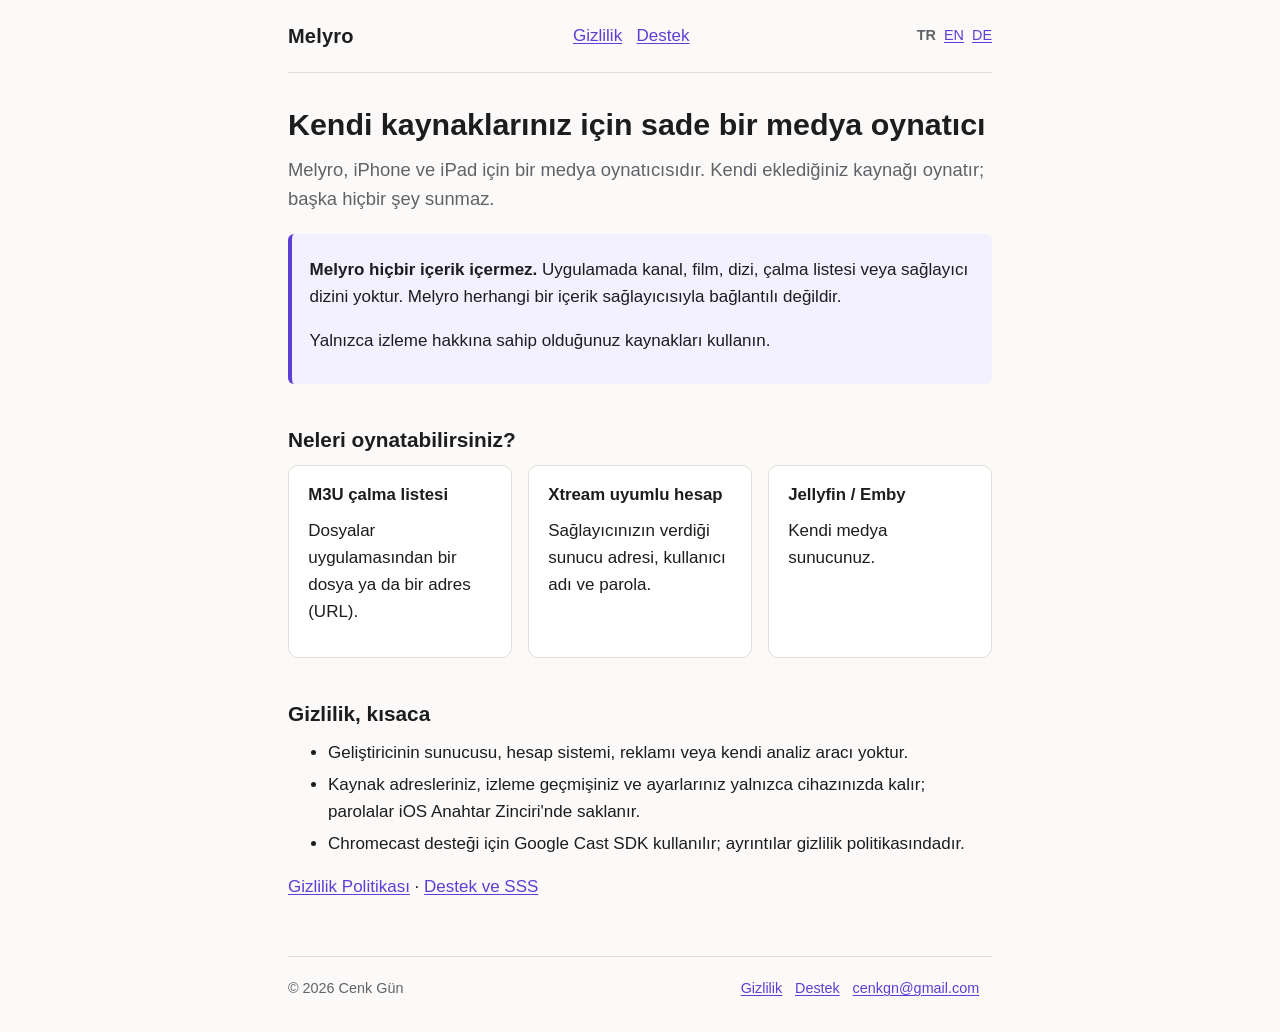
==== index.html @ 52bd28e0 "Melyro privacy policy, support page and App Review sample playlist Co-Authored-By: Claude Opus 5.5 (" ====
<!doctype html>
<html lang="tr">
<head>
<meta charset="utf-8">
<meta name="viewport" content="width=device-width, initial-scale=1">
<meta name="robots" content="index">
<meta name="description" content="Melyro, kendi kaynaklarınızı izlemeniz için bir iOS medya oynatıcısıdır. Uygulamada hiçbir içerik yoktur.">
<title>Melyro — Medya oynatıcı</title>
<link rel="stylesheet" href="style.css">
<link rel="alternate" hreflang="tr" href="https://cenkgundev.github.io/melyro-site/">
<link rel="alternate" hreflang="en" href="https://cenkgundev.github.io/melyro-site/index-en.html">
<link rel="alternate" hreflang="de" href="https://cenkgundev.github.io/melyro-site/index-de.html">
</head>
<body>
<div class="wrap">
<header class="site">
  <a class="brand" href="index.html">Melyro</a>
  <nav><a href="privacy.html">Gizlilik</a><a href="support.html">Destek</a></nav>
  <div class="langs"><strong>TR</strong><a href="index-en.html" hreflang="en" lang="en">EN</a><a href="index-de.html" hreflang="de" lang="de">DE</a></div>
</header>
<main>
<h1>Kendi kaynaklarınız için sade bir medya oynatıcı</h1>
<p class="lead">Melyro, iPhone ve iPad için bir medya oynatıcısıdır. Kendi eklediğiniz kaynağı oynatır; başka hiçbir şey sunmaz.</p>

<div class="note">
  <p><strong>Melyro hiçbir içerik içermez.</strong> Uygulamada kanal, film, dizi, çalma listesi veya sağlayıcı dizini yoktur. Melyro herhangi bir içerik sağlayıcısıyla bağlantılı değildir.</p>
  <p>Yalnızca izleme hakkına sahip olduğunuz kaynakları kullanın.</p>
</div>

<h2>Neleri oynatabilirsiniz?</h2>
<div class="cards">
  <div class="card"><h3>M3U çalma listesi</h3><p>Dosyalar uygulamasından bir dosya ya da bir adres (URL).</p></div>
  <div class="card"><h3>Xtream uyumlu hesap</h3><p>Sağlayıcınızın verdiği sunucu adresi, kullanıcı adı ve parola.</p></div>
  <div class="card"><h3>Jellyfin / Emby</h3><p>Kendi medya sunucunuz.</p></div>
</div>

<h2>Gizlilik, kısaca</h2>
<ul>
  <li>Geliştiricinin sunucusu, hesap sistemi, reklamı veya kendi analiz aracı yoktur.</li>
  <li>Kaynak adresleriniz, izleme geçmişiniz ve ayarlarınız yalnızca cihazınızda kalır; parolalar iOS Anahtar Zinciri'nde saklanır.</li>
  <li>Chromecast desteği için Google Cast SDK kullanılır; ayrıntılar gizlilik politikasındadır.</li>
</ul>
<p><a href="privacy.html">Gizlilik Politikası</a> · <a href="support.html">Destek ve SSS</a></p>
</main>
<footer class="site">
  <span>© 2026 Cenk Gün</span>
  <span><a href="privacy.html">Gizlilik</a><a href="support.html">Destek</a><a href="mailto:cenkgn@gmail.com">cenkgn@gmail.com</a></span>
</footer>
</div>
</body>
</html>
---- style.css ----
:root {
  --bg: #fbfaf8;
  --fg: #1d1d1f;
  --muted: #5f6368;
  --line: #e3e0da;
  --accent: #5b3fd6;
  --card: #ffffff;
  --note: #f3f0ff;
  color-scheme: light;
}
@media (prefers-color-scheme: dark) {
  :root {
    --bg: #121214;
    --fg: #ececf0;
    --muted: #a1a1aa;
    --line: #2c2c31;
    --accent: #a795ff;
    --card: #1b1b1f;
    --note: #221d38;
    color-scheme: dark;
  }
}
* { box-sizing: border-box; }
html { -webkit-text-size-adjust: 100%; }
body {
  margin: 0;
  background: var(--bg);
  color: var(--fg);
  font: 17px/1.6 -apple-system, BlinkMacSystemFont, "Segoe UI", Roboto, "Helvetica Neue", Arial, sans-serif;
  padding: 0 1rem;
}
.wrap { max-width: 44rem; margin: 0 auto; }
header.site {
  display: flex; flex-wrap: wrap; align-items: center; justify-content: space-between;
  gap: .5rem 1rem; padding: 1.25rem 0; border-bottom: 1px solid var(--line);
}
.brand { font-weight: 700; font-size: 1.25rem; color: var(--fg); text-decoration: none; letter-spacing: .01em; }
nav a { margin-left: .9rem; }
nav a:first-child { margin-left: 0; }
.langs { font-size: .9rem; color: var(--muted); }
.langs a, .langs strong { margin-left: .5rem; }
a { color: var(--accent); text-underline-offset: 2px; }
a:hover { text-decoration-thickness: 2px; }
main { padding: 1.5rem 0 2.5rem; }
h1 { font-size: 1.9rem; line-height: 1.25; margin: .5rem 0 .75rem; }
h2 { font-size: 1.3rem; margin: 2.2rem 0 .5rem; padding-top: .25rem; }
h3 { font-size: 1.05rem; margin: 1.5rem 0 .35rem; }
p, ul, ol { margin: .5rem 0 1rem; }
li { margin: .3rem 0; }
.lead { font-size: 1.15rem; color: var(--muted); }
.meta { color: var(--muted); font-size: .95rem; }
.note {
  background: var(--note); border-left: 4px solid var(--accent);
  padding: .9rem 1.1rem; border-radius: 6px; margin: 1.25rem 0;
}
.card {
  background: var(--card); border: 1px solid var(--line); border-radius: 10px;
  padding: 1rem 1.2rem; margin: 1rem 0;
}
.cards { display: grid; gap: 1rem; grid-template-columns: repeat(auto-fit, minmax(14rem, 1fr)); }
.cards .card { margin: 0; }
.cards h3 { margin-top: 0; }
table { border-collapse: collapse; width: 100%; font-size: .95rem; }
.table { overflow-x: auto; margin: 1rem 0; }
th, td { text-align: left; vertical-align: top; padding: .55rem .6rem; border-bottom: 1px solid var(--line); }
th { font-weight: 600; }
code { font-family: ui-monospace, SFMono-Regular, Menlo, monospace; font-size: .88em; word-break: break-all; }
details { border-bottom: 1px solid var(--line); padding: .6rem 0; }
summary { cursor: pointer; font-weight: 600; }
details > :not(summary) { margin-top: .5rem; }
hr { border: 0; border-top: 1px solid var(--line); margin: 2.5rem 0; }
footer.site {
  border-top: 1px solid var(--line); padding: 1.25rem 0 2rem;
  color: var(--muted); font-size: .9rem;
  display: flex; flex-wrap: wrap; justify-content: space-between; gap: .5rem 1rem;
}
footer.site a { margin-right: .8rem; }
@media (max-width: 30rem) {
  body { font-size: 16px; }
  h1 { font-size: 1.6rem; }
}
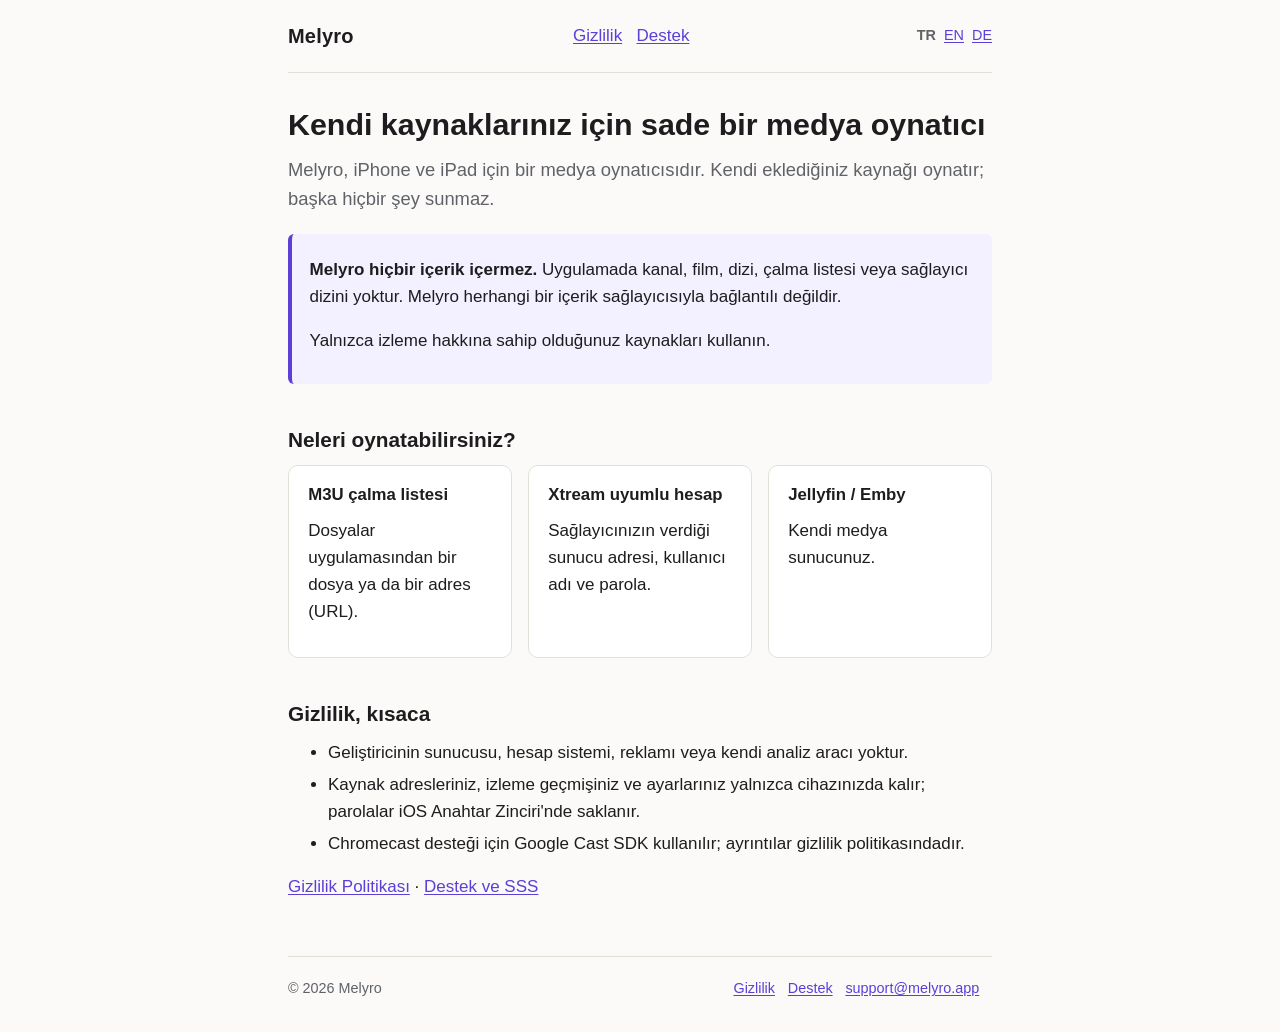
==== commit 32d83d69: "İletişim adresi support@melyro.app; alt bilgide ad yerine Melyro Sitedeki tüm cenkgn@gmail.com bağla" ====
--- a/index.html
+++ b/index.html
@@ -43,8 +43,8 @@
 <p><a href="privacy.html">Gizlilik Politikası</a> · <a href="support.html">Destek ve SSS</a></p>
 </main>
 <footer class="site">
-  <span>© 2026 Cenk Gün</span>
-  <span><a href="privacy.html">Gizlilik</a><a href="support.html">Destek</a><a href="mailto:cenkgn@gmail.com">cenkgn@gmail.com</a></span>
+  <span>© 2026 Melyro</span>
+  <span><a href="privacy.html">Gizlilik</a><a href="support.html">Destek</a><a href="mailto:support@melyro.app">support@melyro.app</a></span>
 </footer>
 </div>
 </body>
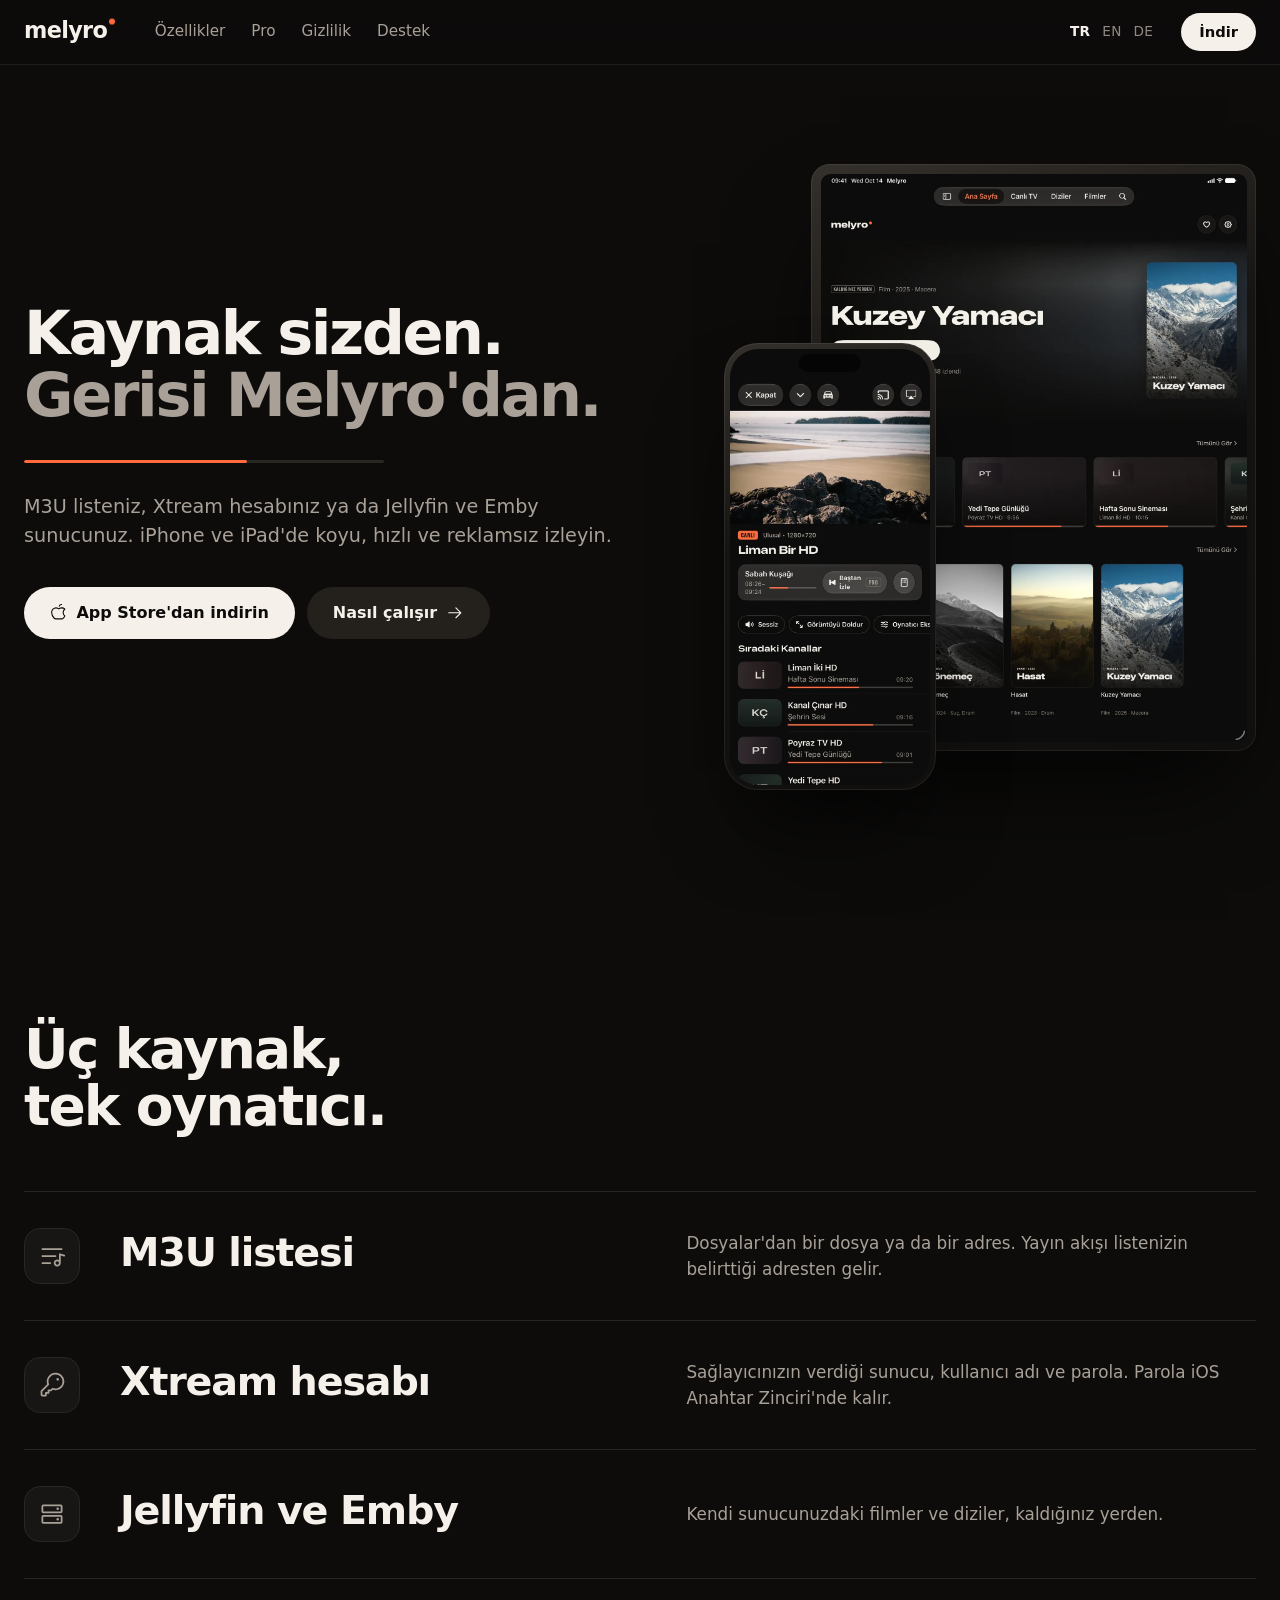
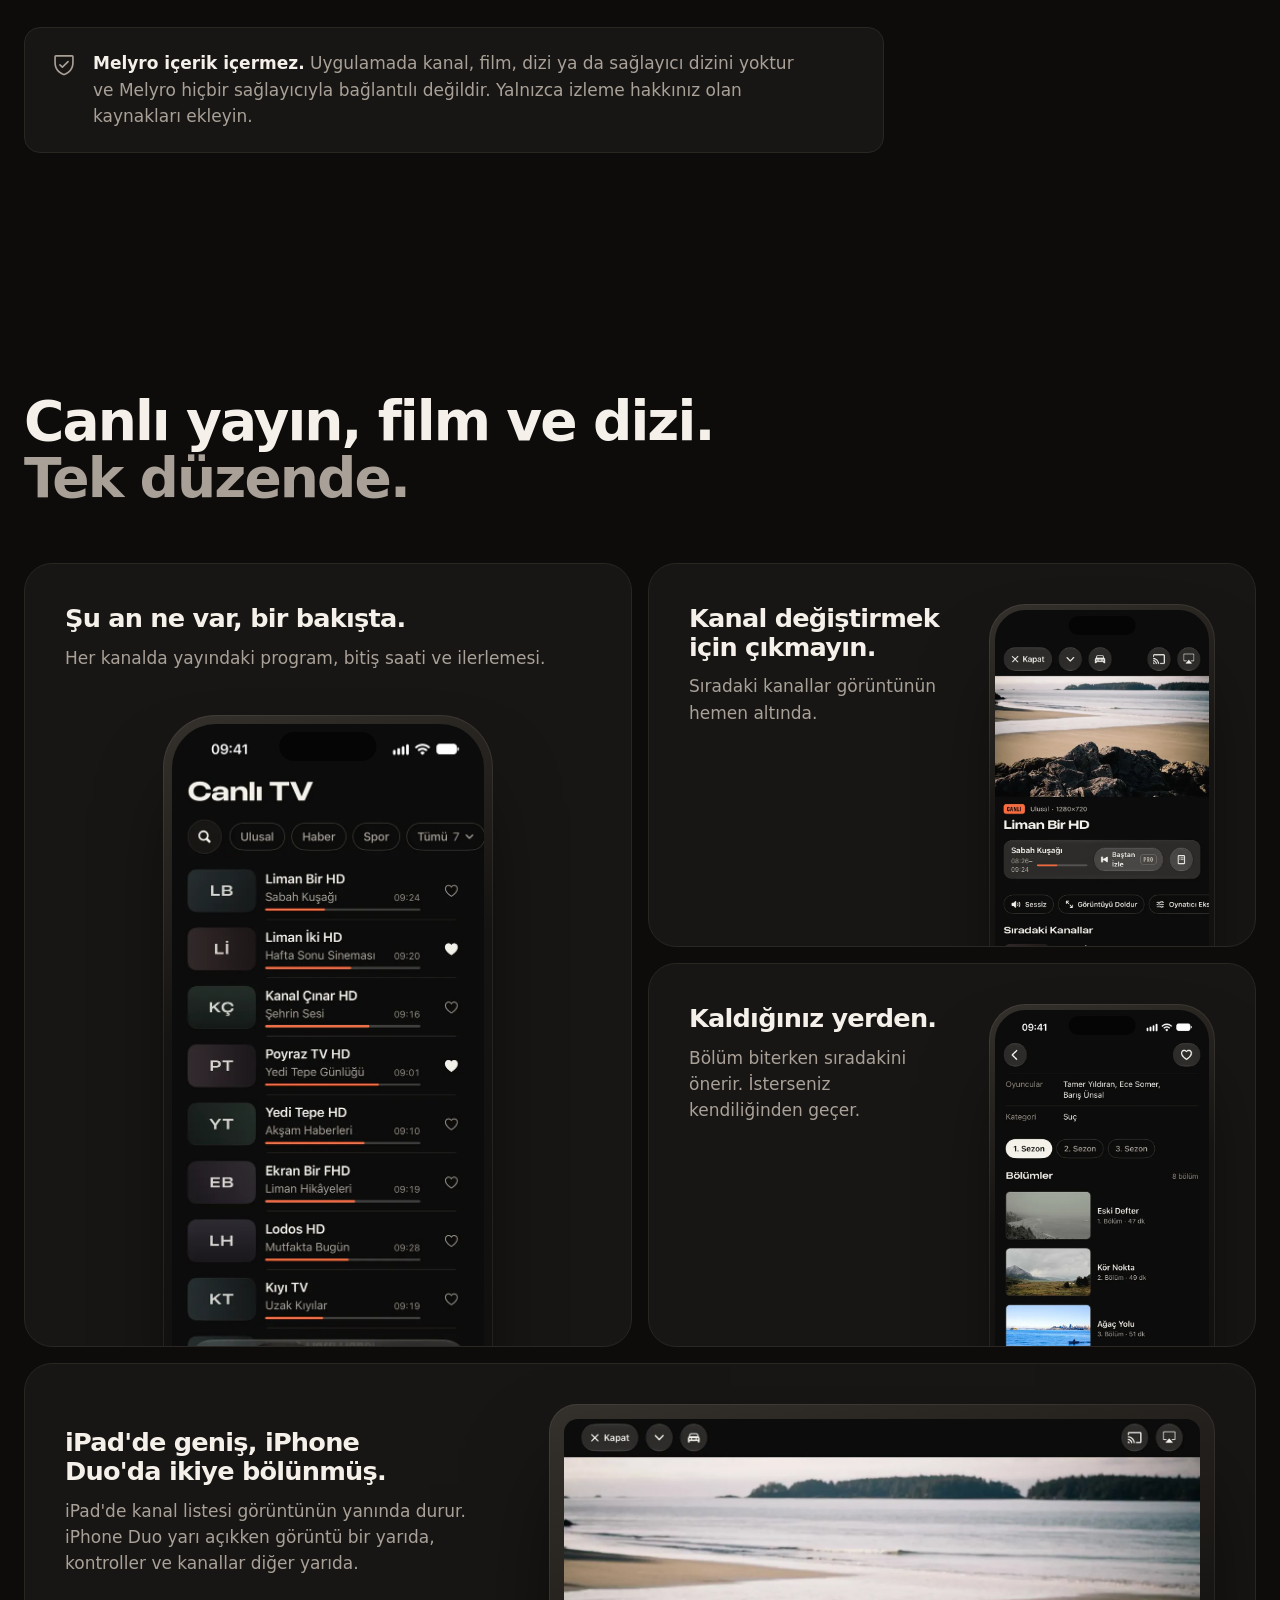
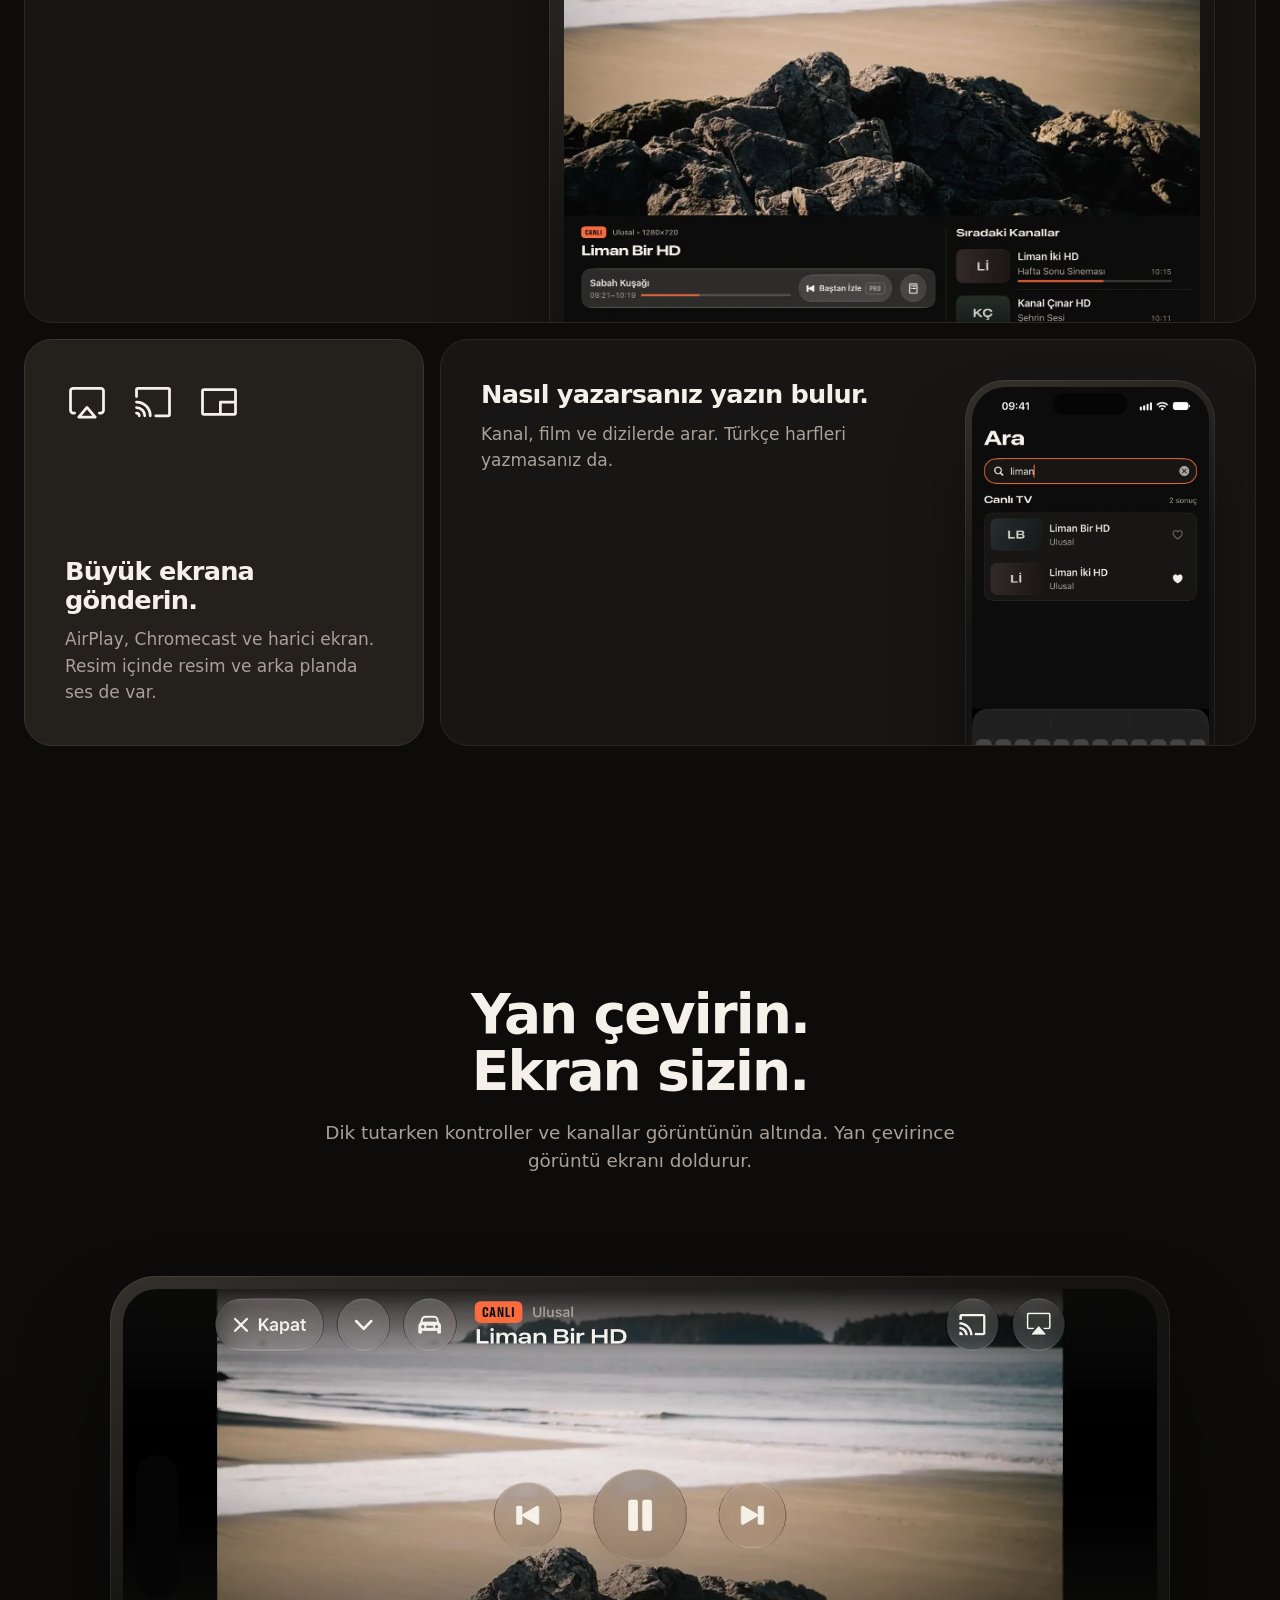
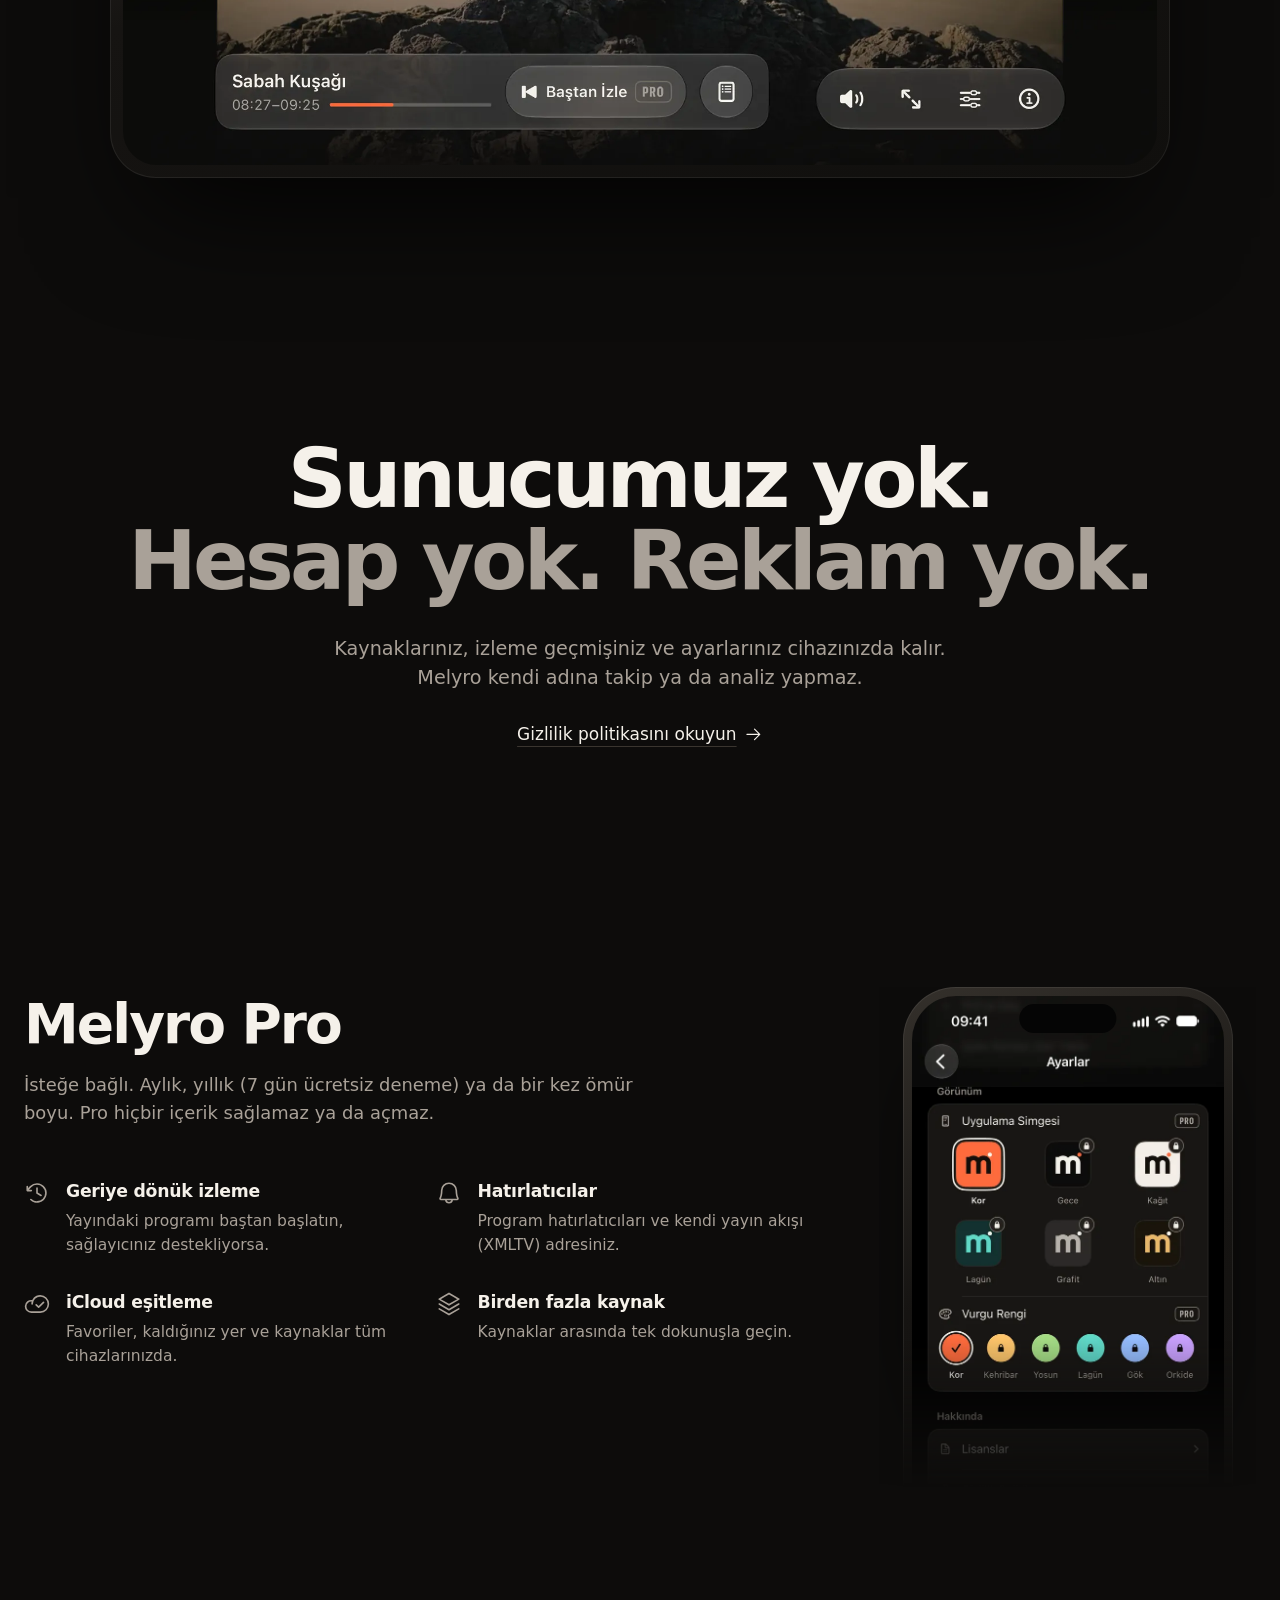
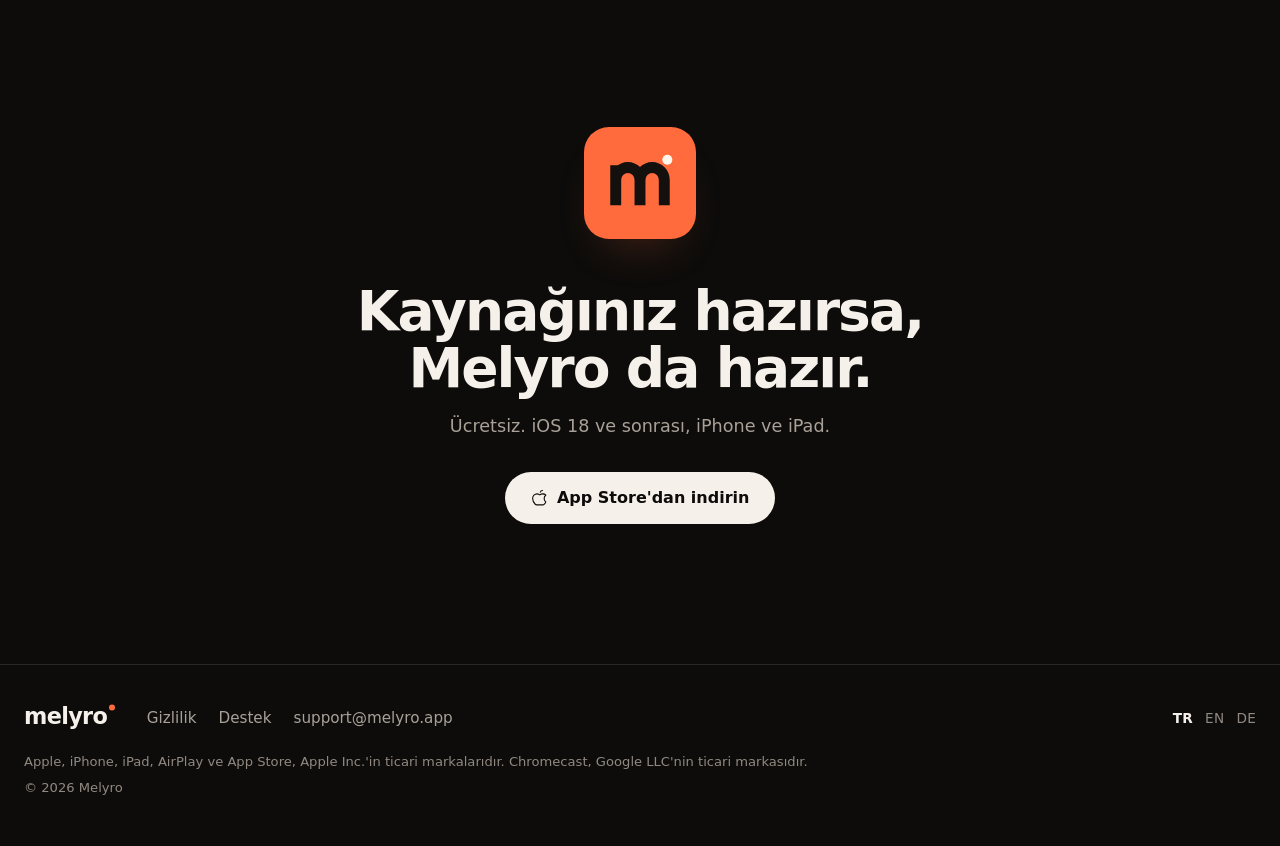
==== commit ac4cf393: "Yeni anasayfa: Sinyal diliyle ürün sayfası (TR/EN/DE) Anasayfa baştan tasarlandı: uygulamanın Sinyal" ====
--- a/index.html
+++ b/index.html
@@ -2,50 +2,169 @@
 <html lang="tr">
 <head>
 <meta charset="utf-8">
-<meta name="viewport" content="width=device-width, initial-scale=1">
+<meta name="viewport" content="width=device-width, initial-scale=1, viewport-fit=cover">
 <meta name="robots" content="index">
-<meta name="description" content="Melyro, kendi kaynaklarınızı izlemeniz için bir iOS medya oynatıcısıdır. Uygulamada hiçbir içerik yoktur.">
-<title>Melyro — Medya oynatıcı</title>
-<link rel="stylesheet" href="style.css">
-<link rel="alternate" hreflang="tr" href="https://cenkgundev.github.io/melyro-site/">
-<link rel="alternate" hreflang="en" href="https://cenkgundev.github.io/melyro-site/index-en.html">
-<link rel="alternate" hreflang="de" href="https://cenkgundev.github.io/melyro-site/index-de.html">
+<meta name="description" content="Melyro, kendi M3U listenizi, Xtream hesabınızı ya da Jellyfin ve Emby sunucunuzu iPhone ve iPad&#x27;de oynatan koyu, hızlı ve reklamsız bir medya oynatıcıdır. İçerik içermez.">
+<meta name="theme-color" content="#0D0C0B">
+<meta name="color-scheme" content="dark">
+<meta name="apple-itunes-app" content="app-id=6812315758">
+<meta property="og:type" content="website">
+<meta property="og:title" content="Melyro: iPhone ve iPad için medya oynatıcı">
+<meta property="og:description" content="Melyro, kendi M3U listenizi, Xtream hesabınızı ya da Jellyfin ve Emby sunucunuzu iPhone ve iPad&#x27;de oynatan koyu, hızlı ve reklamsız bir medya oynatıcıdır. İçerik içermez.">
+<meta property="og:url" content="https://melyro.app/">
+<meta property="og:image" content="https://melyro.app/img/og.png">
+<meta name="twitter:card" content="summary_large_image">
+<title>Melyro: iPhone ve iPad için medya oynatıcı</title>
+<link rel="canonical" href="https://melyro.app/">
+<link rel="alternate" hreflang="tr" href="https://melyro.app/">
+<link rel="alternate" hreflang="en" href="https://melyro.app/index-en.html">
+<link rel="alternate" hreflang="de" href="https://melyro.app/index-de.html">
+<link rel="icon" href="img/mark.svg" type="image/svg+xml">
+<link rel="apple-touch-icon" href="img/apple-touch-icon.png">
+<link rel="preload" as="image" href="img/player-tr.webp" fetchpriority="high">
+<link rel="stylesheet" href="home.css">
+<script src="home.js" defer></script>
 </head>
-<body>
-<div class="wrap">
-<header class="site">
-  <a class="brand" href="index.html">Melyro</a>
-  <nav><a href="privacy.html">Gizlilik</a><a href="support.html">Destek</a></nav>
-  <div class="langs"><strong>TR</strong><a href="index-en.html" hreflang="en" lang="en">EN</a><a href="index-de.html" hreflang="de" lang="de">DE</a></div>
+<body class="home">
+<a class="skip" href="#main">Özellikler</a>
+<header class="bar">
+  <div class="bar-in">
+    <a class="brand" href="index.html" aria-label="Melyro"><span class="wm">melyro<span class="lamp" aria-hidden="true"></span></span></a>
+    <nav aria-label="Melyro">
+      <a href="#ozellikler">Özellikler</a>
+      <a href="#pro">Pro</a>
+      <a href="privacy.html">Gizlilik</a>
+      <a href="support.html#tr">Destek</a>
+    </nav>
+    <div class="langs" role="group" aria-label="Dil"><strong aria-current="page">TR</strong><a href="index-en.html" hreflang="en" lang="en">EN</a><a href="index-de.html" hreflang="de" lang="de">DE</a></div>
+    <a class="btn btn-primary btn-small" href="https://apps.apple.com/app/id6812315758">İndir</a>
+  </div>
 </header>
-<main>
-<h1>Kendi kaynaklarınız için sade bir medya oynatıcı</h1>
-<p class="lead">Melyro, iPhone ve iPad için bir medya oynatıcısıdır. Kendi eklediğiniz kaynağı oynatır; başka hiçbir şey sunmaz.</p>
 
-<div class="note">
-  <p><strong>Melyro hiçbir içerik içermez.</strong> Uygulamada kanal, film, dizi, çalma listesi veya sağlayıcı dizini yoktur. Melyro herhangi bir içerik sağlayıcısıyla bağlantılı değildir.</p>
-  <p>Yalnızca izleme hakkına sahip olduğunuz kaynakları kullanın.</p>
-</div>
+<main id="main">
+<section class="hero">
+  <div class="hero-copy">
+    <h1 style="--h1max:4.32rem;--h1v:4.72vw"><span class="l1">Kaynak sizden.</span><span class="l2">Gerisi Melyro&#x27;dan.</span></h1>
+    <div class="now" aria-hidden="true"><span></span></div>
+    <p class="hero-sub">M3U listeniz, Xtream hesabınız ya da Jellyfin ve Emby sunucunuz. iPhone ve iPad&#x27;de koyu, hızlı ve reklamsız izleyin.</p>
+    <div class="ctas">
+      <a class="btn btn-primary " href="https://apps.apple.com/app/id6812315758"><svg class="ic ic-btn" aria-hidden="true" focusable="false" xmlns="http://www.w3.org/2000/svg" viewBox="0 0 256 256" fill="currentColor"><path d="M223.3,169.59a8.07,8.07,0,0,0-2.8-3.4C203.53,154.53,200,134.64,200,120c0-17.67,13.47-33.06,21.5-40.67a8,8,0,0,0,0-11.62C208.82,55.74,187.82,48,168,48a72.2,72.2,0,0,0-40,12.13,71.56,71.56,0,0,0-90.71,9.09A74.63,74.63,0,0,0,16,123.4a127.06,127.06,0,0,0,40.14,89.73A39.8,39.8,0,0,0,83.59,224h87.68a39.84,39.84,0,0,0,29.12-12.57,125,125,0,0,0,17.82-24.6C225.23,174,224.33,172,223.3,169.59Zm-34.63,30.94a23.76,23.76,0,0,1-17.4,7.47H83.59a23.82,23.82,0,0,1-16.44-6.51A111.14,111.14,0,0,1,32,123,58.5,58.5,0,0,1,48.65,80.47,54.81,54.81,0,0,1,88,64h.78A55.45,55.45,0,0,1,123,76.28a8,8,0,0,0,10,0A55.44,55.44,0,0,1,168,64a70.64,70.64,0,0,1,36,10.35c-13,14.52-20,30.47-20,45.65,0,23.77,7.64,42.73,22.18,55.3A105.82,105.82,0,0,1,188.67,200.53ZM128.23,30A40,40,0,0,1,167,0h1a8,8,0,0,1,0,16h-1a24,24,0,0,0-23.24,18,8,8,0,1,1-15.5-4Z"/></svg><span>App Store&#x27;dan indirin</span></a>
+      <a class="btn btn-ghost" href="#kaynaklar">Nasıl çalışır<svg class="ic ic-btn" aria-hidden="true" focusable="false" xmlns="http://www.w3.org/2000/svg" viewBox="0 0 256 256" fill="currentColor"><path d="M221.66,133.66l-72,72a8,8,0,0,1-11.32-11.32L196.69,136H40a8,8,0,0,1,0-16H196.69L138.34,61.66a8,8,0,0,1,11.32-11.32l72,72A8,8,0,0,1,221.66,133.66Z"/></svg></a>
+    </div>
+  </div>
+  <div class="hero-art">
+    <div class="tablet"><div class="dev"><img src="img/ipad-home-tr.webp" alt="iPad&#x27;de Melyro Ana Sayfa: izlemeye devam, canlı kanallar ve favoriler" width="1400" height="1867"></div></div>
+    <div class="phone hero-phone"><div class="dev"><img src="img/player-tr.webp" alt="Melyro oynatıcısı: görüntünün altında yayındaki program ve sıradaki kanallar" width="640" height="1390" fetchpriority="high"><span class="island" aria-hidden="true"></span></div></div>
+  </div>
+</section>
 
-<h2>Neleri oynatabilirsiniz?</h2>
-<div class="cards">
-  <div class="card"><h3>M3U çalma listesi</h3><p>Dosyalar uygulamasından bir dosya ya da bir adres (URL).</p></div>
-  <div class="card"><h3>Xtream uyumlu hesap</h3><p>Sağlayıcınızın verdiği sunucu adresi, kullanıcı adı ve parola.</p></div>
-  <div class="card"><h3>Jellyfin / Emby</h3><p>Kendi medya sunucunuz.</p></div>
-</div>
+<section class="sources" id="kaynaklar">
+  <h2 data-reveal>Üç kaynak, tek oynatıcı.</h2>
+  <ol class="src-list">
+    <li class="src" data-reveal>
+      <span class="src-ic"><svg class="ic" aria-hidden="true" focusable="false" xmlns="http://www.w3.org/2000/svg" viewBox="0 0 256 256" fill="currentColor"><path d="M32,64a8,8,0,0,1,8-8H216a8,8,0,0,1,0,16H40A8,8,0,0,1,32,64Zm8,72H160a8,8,0,0,0,0-16H40a8,8,0,0,0,0,16Zm72,48H40a8,8,0,0,0,0,16h72a8,8,0,0,0,0-16Zm135.66-57.7a8,8,0,0,1-10,5.36L208,122.75V192a32.05,32.05,0,1,1-16-27.69V112a8,8,0,0,1,10.3-7.66l40,12A8,8,0,0,1,247.66,126.3ZM192,192a16,16,0,1,0-16,16A16,16,0,0,0,192,192Z"/></svg></span>
+      <h3>M3U listesi</h3>
+      <p>Dosyalar&#x27;dan bir dosya ya da bir adres. Yayın akışı listenizin belirttiği adresten gelir.</p>
+    </li>
+<li class="src" data-reveal>
+      <span class="src-ic"><svg class="ic" aria-hidden="true" focusable="false" xmlns="http://www.w3.org/2000/svg" viewBox="0 0 256 256" fill="currentColor"><path d="M216.57,39.43A80,80,0,0,0,83.91,120.78L28.69,176A15.86,15.86,0,0,0,24,187.31V216a16,16,0,0,0,16,16H72a8,8,0,0,0,8-8V208H96a8,8,0,0,0,8-8V184h16a8,8,0,0,0,5.66-2.34l9.56-9.57A79.73,79.73,0,0,0,160,176h.1A80,80,0,0,0,216.57,39.43ZM224,98.1c-1.09,34.09-29.75,61.86-63.89,61.9H160a63.7,63.7,0,0,1-23.65-4.51,8,8,0,0,0-8.84,1.68L116.69,168H96a8,8,0,0,0-8,8v16H72a8,8,0,0,0-8,8v16H40V187.31l58.83-58.82a8,8,0,0,0,1.68-8.84A63.72,63.72,0,0,1,96,95.92c0-34.14,27.81-62.8,61.9-63.89A64,64,0,0,1,224,98.1ZM192,76a12,12,0,1,1-12-12A12,12,0,0,1,192,76Z"/></svg></span>
+      <h3>Xtream hesabı</h3>
+      <p>Sağlayıcınızın verdiği sunucu, kullanıcı adı ve parola. Parola iOS Anahtar Zinciri&#x27;nde kalır.</p>
+    </li>
+<li class="src" data-reveal>
+      <span class="src-ic"><svg class="ic" aria-hidden="true" focusable="false" xmlns="http://www.w3.org/2000/svg" viewBox="0 0 256 256" fill="currentColor"><path d="M208,136H48a16,16,0,0,0-16,16v48a16,16,0,0,0,16,16H208a16,16,0,0,0,16-16V152A16,16,0,0,0,208,136Zm0,64H48V152H208v48Zm0-160H48A16,16,0,0,0,32,56v48a16,16,0,0,0,16,16H208a16,16,0,0,0,16-16V56A16,16,0,0,0,208,40Zm0,64H48V56H208v48ZM192,80a12,12,0,1,1-12-12A12,12,0,0,1,192,80Zm0,96a12,12,0,1,1-12-12A12,12,0,0,1,192,176Z"/></svg></span>
+      <h3>Jellyfin ve Emby</h3>
+      <p>Kendi sunucunuzdaki filmler ve diziler, kaldığınız yerden.</p>
+    </li>
+  </ol>
+  <div class="note" data-reveal>
+    <svg class="ic" aria-hidden="true" focusable="false" xmlns="http://www.w3.org/2000/svg" viewBox="0 0 256 256" fill="currentColor"><path d="M208,40H48A16,16,0,0,0,32,56v56c0,52.72,25.52,84.67,46.93,102.19,23.06,18.86,46,25.26,47,25.53a8,8,0,0,0,4.2,0c1-.27,23.91-6.67,47-25.53C198.48,196.67,224,164.72,224,112V56A16,16,0,0,0,208,40Zm0,72c0,37.07-13.66,67.16-40.6,89.42A129.3,129.3,0,0,1,128,223.62a128.25,128.25,0,0,1-38.92-21.81C61.82,179.51,48,149.3,48,112l0-56,160,0ZM82.34,141.66a8,8,0,0,1,11.32-11.32L112,148.69l50.34-50.35a8,8,0,0,1,11.32,11.32l-56,56a8,8,0,0,1-11.32,0Z"/></svg>
+    <p><strong>Melyro içerik içermez.</strong> Uygulamada kanal, film, dizi ya da sağlayıcı dizini yoktur ve Melyro hiçbir sağlayıcıyla bağlantılı değildir. Yalnızca izleme hakkınız olan kaynakları ekleyin.</p>
+  </div>
+</section>
 
-<h2>Gizlilik, kısaca</h2>
-<ul>
-  <li>Geliştiricinin sunucusu, hesap sistemi, reklamı veya kendi analiz aracı yoktur.</li>
-  <li>Kaynak adresleriniz, izleme geçmişiniz ve ayarlarınız yalnızca cihazınızda kalır; parolalar iOS Anahtar Zinciri'nde saklanır.</li>
-  <li>Chromecast desteği için Google Cast SDK kullanılır; ayrıntılar gizlilik politikasındadır.</li>
-</ul>
-<p><a href="privacy.html">Gizlilik Politikası</a> · <a href="support.html">Destek ve SSS</a></p>
+<section class="features" id="ozellikler">
+  <h2 class="two" data-reveal><span>Canlı yayın, film ve dizi.</span><span>Tek düzende.</span></h2>
+  <div class="bento">
+    <article class="cell c-live" data-reveal>
+      <div class="cell-txt"><h3>Şu an ne var, bir bakışta.</h3><p>Her kanalda yayındaki program, bitiş saati ve ilerlemesi.</p></div>
+      <div class="phone rise"><div class="dev"><img src="img/live-tr.webp" alt="Canlı TV listesi: her kanalda yayındaki program ve ilerleme çizgisi" width="640" height="1390" loading="lazy" decoding="async"><span class="island" aria-hidden="true"></span></div></div>
+    </article>
+    <article class="cell c-player" data-reveal>
+      <div class="cell-txt"><h3>Kanal değiştirmek için çıkmayın.</h3><p>Sıradaki kanallar görüntünün hemen altında.</p></div>
+      <div class="phone rise peek"><div class="dev"><img src="img/player-tr.webp" alt="Melyro oynatıcısı: görüntünün altında yayındaki program ve sıradaki kanallar" width="640" height="1390" loading="lazy" decoding="async"><span class="island" aria-hidden="true"></span></div></div>
+    </article>
+    <article class="cell c-series" data-reveal>
+      <div class="cell-txt"><h3>Kaldığınız yerden.</h3><p>Bölüm biterken sıradakini önerir. İsterseniz kendiliğinden geçer.</p></div>
+      <div class="phone rise peek"><div class="dev"><img src="img/series-tr.webp" alt="Dizi ekranı: sezonlar ve bölümler" width="640" height="1390" loading="lazy" decoding="async"><span class="island" aria-hidden="true"></span></div></div>
+    </article>
+    <article class="cell c-ipad" data-reveal>
+      <div class="cell-txt"><h3>iPad&#x27;de geniş, iPhone Duo&#x27;da ikiye bölünmüş.</h3><p>iPad&#x27;de kanal listesi görüntünün yanında durur. iPhone Duo yarı açıkken görüntü bir yarıda, kontroller ve kanallar diğer yarıda.</p></div>
+      <div class="tablet tablet-cell"><div class="dev"><img src="img/ipad-player-tr.webp" alt="iPad&#x27;de oynatıcı: görüntünün yanında kanal listesi" width="1400" height="1867" loading="lazy" decoding="async"></div></div>
+    </article>
+    <article class="cell c-cast" data-reveal>
+      <div class="cast-icons"><svg class="ic ic-xl" aria-hidden="true" focusable="false" xmlns="http://www.w3.org/2000/svg" viewBox="0 0 256 256" fill="currentColor"><path d="M134.08,154.79a8,8,0,0,0-12.15,0l-48,56A8,8,0,0,0,80,224h96a8,8,0,0,0,6.07-13.21ZM97.39,208,128,172.29,158.61,208ZM232,64V176a24,24,0,0,1-24,24h-8a8,8,0,0,1,0-16h8a8,8,0,0,0,8-8V64a8,8,0,0,0-8-8H48a8,8,0,0,0-8,8V176a8,8,0,0,0,8,8h8a8,8,0,0,1,0,16H48a24,24,0,0,1-24-24V64A24,24,0,0,1,48,40H208A24,24,0,0,1,232,64Z"/></svg><svg class="ic ic-xl" aria-hidden="true" focusable="false" xmlns="http://www.w3.org/2000/svg" viewBox="0 0 256 256" fill="currentColor"><path d="M232,56V200a16,16,0,0,1-16,16H144a8,8,0,0,1,0-16h72V56H40V96a8,8,0,0,1-16,0V56A16,16,0,0,1,40,40H216A16,16,0,0,1,232,56ZM32,184a8,8,0,0,0,0,16,8,8,0,0,1,8,8,8,8,0,0,0,16,0A24,24,0,0,0,32,184Zm0-32a8,8,0,0,0,0,16,40,40,0,0,1,40,40,8,8,0,0,0,16,0A56.06,56.06,0,0,0,32,152Zm0-32a8,8,0,0,0,0,16,72.08,72.08,0,0,1,72,72,8,8,0,0,0,16,0A88.1,88.1,0,0,0,32,120Z"/></svg><svg class="ic ic-xl" aria-hidden="true" focusable="false" xmlns="http://www.w3.org/2000/svg" viewBox="0 0 256 256" fill="currentColor"><path d="M216,48H40A16,16,0,0,0,24,64V192a16,16,0,0,0,16,16H216a16,16,0,0,0,16-16V64A16,16,0,0,0,216,48ZM40,64H216v56H136a8,8,0,0,0-8,8v64H40ZM216,192H144V136h72v56Z"/></svg></div>
+      <div class="cell-txt"><h3>Büyük ekrana gönderin.</h3><p>AirPlay, Chromecast ve harici ekran. Resim içinde resim ve arka planda ses de var.</p></div>
+    </article>
+    <article class="cell c-search" data-reveal>
+      <div class="cell-txt"><h3>Nasıl yazarsanız yazın bulur.</h3><p>Kanal, film ve dizilerde arar. Türkçe harfleri yazmasanız da.</p></div>
+      <div class="phone rise peek"><div class="dev"><img src="img/search-tr.webp" alt="Arama sonuçları: iki eşleşen kanal" width="640" height="1390" loading="lazy" decoding="async"><span class="island" aria-hidden="true"></span></div></div>
+    </article>
+  </div>
+</section>
+
+<section class="land">
+  <div class="land-copy" data-reveal>
+    <h2>Yan çevirin. Ekran sizin.</h2>
+    <p>Dik tutarken kontroller ve kanallar görüntünün altında. Yan çevirince görüntü ekranı doldurur.</p>
+  </div>
+  <div class="land-stage">
+    <div class="phone-land"><div class="dev"><img src="img/landscape-tr.webp" alt="Yatay oynatıcı: görüntü ekranı dolduruyor" width="1800" height="828" loading="lazy" decoding="async"><span class="island" aria-hidden="true"></span></div></div>
+  </div>
+</section>
+
+<section class="privacy">
+  <h2 data-reveal><span>Sunucumuz yok.</span><span>Hesap yok. Reklam yok.</span></h2>
+  <p data-reveal>Kaynaklarınız, izleme geçmişiniz ve ayarlarınız cihazınızda kalır. Melyro kendi adına takip ya da analiz yapmaz.</p>
+  <a class="link" href="privacy.html" data-reveal>Gizlilik politikasını okuyun<svg class="ic ic-btn" aria-hidden="true" focusable="false" xmlns="http://www.w3.org/2000/svg" viewBox="0 0 256 256" fill="currentColor"><path d="M221.66,133.66l-72,72a8,8,0,0,1-11.32-11.32L196.69,136H40a8,8,0,0,1,0-16H196.69L138.34,61.66a8,8,0,0,1,11.32-11.32l72,72A8,8,0,0,1,221.66,133.66Z"/></svg></a>
+</section>
+
+<section class="pro" id="pro">
+  <div class="pro-copy">
+    <h2 data-reveal>Melyro Pro</h2>
+    <p class="pro-sub" data-reveal>İsteğe bağlı. Aylık, yıllık (7 gün ücretsiz deneme) ya da bir kez ömür boyu. Pro hiçbir içerik sağlamaz ya da açmaz.</p>
+    <ul class="pro-list">
+      <li data-reveal><svg class="ic" aria-hidden="true" focusable="false" xmlns="http://www.w3.org/2000/svg" viewBox="0 0 256 256" fill="currentColor"><path d="M136,80v43.47l36.12,21.67a8,8,0,0,1-8.24,13.72l-40-24A8,8,0,0,1,120,128V80a8,8,0,0,1,16,0Zm-8-48A95.44,95.44,0,0,0,60.08,60.15C52.81,67.51,46.35,74.59,40,82V64a8,8,0,0,0-16,0v40a8,8,0,0,0,8,8H72a8,8,0,0,0,0-16H49c7.15-8.42,14.27-16.35,22.39-24.57a80,80,0,1,1,1.66,114.75,8,8,0,1,0-11,11.64A96,96,0,1,0,128,32Z"/></svg><div><h3>Geriye dönük izleme</h3><p>Yayındaki programı baştan başlatın, sağlayıcınız destekliyorsa.</p></div></li>
+<li data-reveal><svg class="ic" aria-hidden="true" focusable="false" xmlns="http://www.w3.org/2000/svg" viewBox="0 0 256 256" fill="currentColor"><path d="M221.8,175.94C216.25,166.38,208,139.33,208,104a80,80,0,1,0-160,0c0,35.34-8.26,62.38-13.81,71.94A16,16,0,0,0,48,200H88.81a40,40,0,0,0,78.38,0H208a16,16,0,0,0,13.8-24.06ZM128,216a24,24,0,0,1-22.62-16h45.24A24,24,0,0,1,128,216ZM48,184c7.7-13.24,16-43.92,16-80a64,64,0,1,1,128,0c0,36.05,8.28,66.73,16,80Z"/></svg><div><h3>Hatırlatıcılar</h3><p>Program hatırlatıcıları ve kendi yayın akışı (XMLTV) adresiniz.</p></div></li>
+<li data-reveal><svg class="ic" aria-hidden="true" focusable="false" xmlns="http://www.w3.org/2000/svg" viewBox="0 0 256 256" fill="currentColor"><path d="M160,40A88.09,88.09,0,0,0,81.29,88.67,64,64,0,1,0,72,216h88a88,88,0,0,0,0-176Zm0,160H72a48,48,0,0,1,0-96c1.1,0,2.2,0,3.29.11A88,88,0,0,0,72,128a8,8,0,0,0,16,0,72,72,0,1,1,72,72Zm37.66-93.66a8,8,0,0,1,0,11.32l-48,48a8,8,0,0,1-11.32,0l-24-24a8,8,0,0,1,11.32-11.32L144,148.69l42.34-42.35A8,8,0,0,1,197.66,106.34Z"/></svg><div><h3>iCloud eşitleme</h3><p>Favoriler, kaldığınız yer ve kaynaklar tüm cihazlarınızda.</p></div></li>
+<li data-reveal><svg class="ic" aria-hidden="true" focusable="false" xmlns="http://www.w3.org/2000/svg" viewBox="0 0 256 256" fill="currentColor"><path d="M230.91,172A8,8,0,0,1,228,182.91l-96,56a8,8,0,0,1-8.06,0l-96-56A8,8,0,0,1,36,169.09l92,53.65,92-53.65A8,8,0,0,1,230.91,172ZM220,121.09l-92,53.65L36,121.09A8,8,0,0,0,28,134.91l96,56a8,8,0,0,0,8.06,0l96-56A8,8,0,1,0,220,121.09ZM24,80a8,8,0,0,1,4-6.91l96-56a8,8,0,0,1,8.06,0l96,56a8,8,0,0,1,0,13.82l-96,56a8,8,0,0,1-8.06,0l-96-56A8,8,0,0,1,24,80Zm23.88,0L128,126.74,208.12,80,128,33.26Z"/></svg><div><h3>Birden fazla kaynak</h3><p>Kaynaklar arasında tek dokunuşla geçin.</p></div></li>
+<li data-reveal><svg class="ic" aria-hidden="true" focusable="false" xmlns="http://www.w3.org/2000/svg" viewBox="0 0 256 256" fill="currentColor"><path d="M128,40a96,96,0,1,0,96,96A96.11,96.11,0,0,0,128,40Zm0,176a80,80,0,1,1,80-80A80.09,80.09,0,0,1,128,216ZM173.66,90.34a8,8,0,0,1,0,11.32l-40,40a8,8,0,0,1-11.32-11.32l40-40A8,8,0,0,1,173.66,90.34ZM96,16a8,8,0,0,1,8-8h48a8,8,0,0,1,0,16H104A8,8,0,0,1,96,16Z"/></svg><div><h3>Oynatıcı ekstraları</h3><p>Uyku zamanlayıcı, oynatma hızı, hatırlanan ses ve altyazı.</p></div></li>
+<li data-reveal><svg class="ic" aria-hidden="true" focusable="false" xmlns="http://www.w3.org/2000/svg" viewBox="0 0 256 256" fill="currentColor"><path d="M200.77,53.89A103.27,103.27,0,0,0,128,24h-1.07A104,104,0,0,0,24,128c0,43,26.58,79.06,69.36,94.17A32,32,0,0,0,136,192a16,16,0,0,1,16-16h46.21a31.81,31.81,0,0,0,31.2-24.88,104.43,104.43,0,0,0,2.59-24A103.28,103.28,0,0,0,200.77,53.89Zm13,93.71A15.89,15.89,0,0,1,198.21,160H152a32,32,0,0,0-32,32,16,16,0,0,1-21.31,15.07C62.49,194.3,40,164,40,128a88,88,0,0,1,87.09-88h.9a88.35,88.35,0,0,1,88,87.25A88.86,88.86,0,0,1,213.81,147.6ZM140,76a12,12,0,1,1-12-12A12,12,0,0,1,140,76ZM96,100A12,12,0,1,1,84,88,12,12,0,0,1,96,100Zm0,56a12,12,0,1,1-12-12A12,12,0,0,1,96,156Zm88-56a12,12,0,1,1-12-12A12,12,0,0,1,184,100Z"/></svg><div><h3>Size göre Melyro</h3><p>Ana Sayfa düzeni, altı simge ve altı vurgu rengi.</p></div></li>
+    </ul>
+  </div>
+  <div class="pro-art" data-reveal><div class="phone look"><div class="dev"><img src="img/look-tr.webp" alt="Görünüm ayarları: altı uygulama simgesi ve altı vurgu rengi" width="640" height="1390" loading="lazy" decoding="async"><span class="island" aria-hidden="true"></span></div></div></div>
+</section>
+
+<section class="end">
+  <div data-reveal><svg class="end-mark" viewBox="0 0 1024 1024" aria-hidden="true"><rect width="1024" height="1024" fill="#FF6B3D"/><path d="M240 350H340V716H240ZM462 482H562V716H462ZM684 482H784V716H684ZM240 482A161 161 0 0 1 562 482H462A61 61 0 0 0 340 482ZM462 482A161 161 0 0 1 784 482H684A61 61 0 0 0 562 482Z" fill="#14100D"/><circle cx="762" cy="300" r="46" fill="#FFF6EC"/></svg></div>
+  <h2 data-reveal>Kaynağınız hazırsa, Melyro da hazır.</h2>
+  <p data-reveal>Ücretsiz. iOS 18 ve sonrası, iPhone ve iPad.</p>
+  <div data-reveal><a class="btn btn-primary " href="https://apps.apple.com/app/id6812315758"><svg class="ic ic-btn" aria-hidden="true" focusable="false" xmlns="http://www.w3.org/2000/svg" viewBox="0 0 256 256" fill="currentColor"><path d="M223.3,169.59a8.07,8.07,0,0,0-2.8-3.4C203.53,154.53,200,134.64,200,120c0-17.67,13.47-33.06,21.5-40.67a8,8,0,0,0,0-11.62C208.82,55.74,187.82,48,168,48a72.2,72.2,0,0,0-40,12.13,71.56,71.56,0,0,0-90.71,9.09A74.63,74.63,0,0,0,16,123.4a127.06,127.06,0,0,0,40.14,89.73A39.8,39.8,0,0,0,83.59,224h87.68a39.84,39.84,0,0,0,29.12-12.57,125,125,0,0,0,17.82-24.6C225.23,174,224.33,172,223.3,169.59Zm-34.63,30.94a23.76,23.76,0,0,1-17.4,7.47H83.59a23.82,23.82,0,0,1-16.44-6.51A111.14,111.14,0,0,1,32,123,58.5,58.5,0,0,1,48.65,80.47,54.81,54.81,0,0,1,88,64h.78A55.45,55.45,0,0,1,123,76.28a8,8,0,0,0,10,0A55.44,55.44,0,0,1,168,64a70.64,70.64,0,0,1,36,10.35c-13,14.52-20,30.47-20,45.65,0,23.77,7.64,42.73,22.18,55.3A105.82,105.82,0,0,1,188.67,200.53ZM128.23,30A40,40,0,0,1,167,0h1a8,8,0,0,1,0,16h-1a24,24,0,0,0-23.24,18,8,8,0,1,1-15.5-4Z"/></svg><span>App Store&#x27;dan indirin</span></a></div>
+</section>
 </main>
-<footer class="site">
-  <span>© 2026 Melyro</span>
-  <span><a href="privacy.html">Gizlilik</a><a href="support.html">Destek</a><a href="mailto:support@melyro.app">support@melyro.app</a></span>
+
+<footer class="foot">
+  <div class="foot-in">
+    <a class="brand" href="index.html" aria-label="Melyro"><span class="wm">melyro<span class="lamp" aria-hidden="true"></span></span></a>
+    <nav aria-label="Melyro">
+      <a href="privacy.html">Gizlilik</a>
+      <a href="support.html#tr">Destek</a>
+      <a href="mailto:support@melyro.app">support@melyro.app</a>
+    </nav>
+    <div class="langs" role="group" aria-label="Dil"><strong aria-current="page">TR</strong><a href="index-en.html" hreflang="en" lang="en">EN</a><a href="index-de.html" hreflang="de" lang="de">DE</a></div>
+  </div>
+  <p class="tm">Apple, iPhone, iPad, AirPlay ve App Store, Apple Inc.&#x27;in ticari markalarıdır. Chromecast, Google LLC&#x27;nin ticari markasıdır.</p>
+  <p class="tm">© 2026 Melyro</p>
 </footer>
-</div>
 </body>
 </html>
--- a/home.css
+++ b/home.css
@@ -0,0 +1,351 @@
+/* Melyro home page. The Sinyal language (docs/design/sinyal/DESIGN.md in melyro-ios) on the web:
+   a warm near-black room, cream ink, one colour. Dark only, as the app is.
+   Kor is the moment: the lamp, the now line, a focus ring. Never a button's fill; the action is cream.
+   Radii: cells 28px, plates 16px, actions are capsules, devices follow their own glass. */
+
+:root {
+  --canvas: #0D0C0B;
+  --surface: #181614;
+  --elevated: #24211D;
+  --kor: #FF6B3D;
+  --cream: #F5F1EA;
+  --ink2: #A9A198;
+  --ink3: #918980;
+  --divider: #2A2622;
+  --hairline: #3A352F;
+  --outline: #756E65;
+
+  --sans: system-ui, -apple-system, BlinkMacSystemFont, "Segoe UI", Roboto, "Helvetica Neue", Arial, sans-serif;
+  --gutter: 24px;
+  --max: 1240px;
+  --pad: max(var(--gutter), calc((100% - var(--max)) / 2));
+  --ease: cubic-bezier(.16, 1, .3, 1);
+  --r-cell: 28px;
+  --r-plate: 16px;
+  color-scheme: dark;
+}
+
+*, *::before, *::after { box-sizing: border-box; }
+html {
+  background: var(--canvas);
+  -webkit-text-size-adjust: 100%;
+  scroll-padding-top: 88px;
+}
+body.home {
+  margin: 0;
+  background: var(--canvas);
+  color: var(--cream);
+  font: 400 17px/1.55 var(--sans);
+  -webkit-font-smoothing: antialiased;
+  text-rendering: optimizeLegibility;
+  overflow-x: clip;
+}
+img { display: block; max-width: 100%; height: auto; }
+a { color: inherit; }
+h1, h2, h3, p, ol, ul { margin: 0; }
+h2, h3 { text-wrap: balance; }
+p { text-wrap: pretty; }
+ol, ul { padding: 0; list-style: none; }
+
+/* One family, three widths: headings are the expanded cut of the system font. */
+h1, h2, h3, .wm {
+  font-stretch: 125%;
+  font-variation-settings: "wdth" 125;
+  font-weight: 700;
+  letter-spacing: -0.025em;
+}
+
+.ic { width: 1.25em; height: 1.25em; flex: none; }
+.ic-btn { width: 1.1em; height: 1.1em; }
+.ic-xl { width: 44px; height: 44px; }
+
+:focus-visible { outline: 2px solid var(--kor); outline-offset: 3px; border-radius: 6px; }
+
+.skip {
+  position: absolute; left: 16px; top: -60px; z-index: 30;
+  background: var(--cream); color: var(--canvas); padding: 10px 16px; border-radius: 999px;
+}
+.skip:focus { top: 12px; }
+
+/* Wordmark: the app's "melyro" with the lamp at its shoulder. */
+.wm { font-size: 1.4rem; font-weight: 800; letter-spacing: -0.03em; line-height: 1; white-space: nowrap; }
+.lamp {
+  display: inline-block; width: .27em; height: .27em; margin-left: .07em;
+  border-radius: 50%; background: var(--kor); transform: translateY(-.6em);
+}
+
+/* Bar */
+.bar {
+  position: sticky; top: 0; z-index: 20;
+  background: rgb(13 12 11 / .74);
+  -webkit-backdrop-filter: blur(18px) saturate(160%);
+  backdrop-filter: blur(18px) saturate(160%);
+  border-bottom: 1px solid rgb(42 38 34 / .7);
+}
+.bar-in {
+  display: flex; align-items: center; gap: 28px;
+  height: 64px; padding-inline: var(--pad);
+}
+.brand { text-decoration: none; color: var(--cream); }
+.bar nav { display: flex; gap: 26px; margin-left: 12px; }
+.bar nav a, .foot nav a { color: var(--ink2); text-decoration: none; font-size: .95rem; transition: color .2s; }
+.bar nav a:hover, .foot nav a:hover { color: var(--cream); }
+.langs { display: flex; gap: 12px; margin-left: auto; font-size: .85rem; color: var(--ink3); letter-spacing: .02em; }
+.langs a { color: var(--ink3); text-decoration: none; }
+.langs a:hover { color: var(--cream); }
+.langs strong { color: var(--cream); font-weight: 600; }
+
+/* Actions: cream is the action. */
+.btn {
+  display: inline-flex; align-items: center; justify-content: center; gap: .55em;
+  height: 52px; padding: 0 26px; border-radius: 999px;
+  font: 600 1rem/1 var(--sans); text-decoration: none; white-space: nowrap;
+  transition: transform .25s var(--ease), background-color .2s;
+}
+.btn:active { transform: scale(.97); }
+.btn-primary { background: var(--cream); color: var(--canvas); }
+.btn-primary:hover { background: #FFFAF2; }
+.btn-ghost { background: var(--elevated); color: var(--cream); }
+.btn-ghost:hover { background: #2E2A25; }
+.btn-ghost .ic { transition: transform .3s var(--ease); }
+.btn-ghost:hover .ic { transform: translateX(3px); }
+.btn-small { height: 38px; padding: 0 18px; font-size: .92rem; }
+
+/* Devices: a plain outline round the real screen, as on the App Store images. */
+.phone, .tablet, .phone-land { container-type: inline-size; }
+.dev { position: relative; }
+.phone .dev {
+  padding: 2.6cqw; border-radius: 16cqw;
+  background: linear-gradient(160deg, #34302B, #161412 40%, #100F0D);
+  box-shadow: inset 0 0 0 1px rgb(255 255 255 / .07), 0 50px 90px -30px rgb(0 0 0 / .8);
+}
+.phone img { width: 100%; border-radius: 13.4cqw; }
+.phone .island {
+  position: absolute; left: 50%; top: calc(2.6cqw + 2.6cqw); transform: translateX(-50%);
+  width: 29.5cqw; height: 8.6cqw; border-radius: 99px; background: #050505;
+}
+.tablet .dev {
+  padding: 2.2cqw; border-radius: 4.2cqw;
+  background: linear-gradient(160deg, #34302B, #161412 40%, #100F0D);
+  box-shadow: inset 0 0 0 1px rgb(255 255 255 / .07), 0 50px 100px -30px rgb(0 0 0 / .85);
+}
+.tablet img { width: 100%; border-radius: 2.1cqw; }
+
+/* Hero */
+.hero {
+  display: grid; grid-template-columns: minmax(0, 1.18fr) minmax(0, 1fr); align-items: center; gap: 48px;
+  min-height: min(calc(100dvh - 64px), 920px);
+  padding: 72px var(--pad) 96px;
+}
+.hero h1 { font-size: clamp(2.1rem, var(--h1v, 5vw), var(--h1max, 4.5rem)); line-height: 1.02; letter-spacing: -0.04em; }
+.hero h1 span { display: block; }
+.hero h1 .l2 { color: var(--ink2); }
+.now { width: min(360px, 70%); height: 3px; margin: 34px 0 30px; border-radius: 3px; background: var(--divider); overflow: hidden; }
+.now span { display: block; height: 100%; width: 62%; border-radius: 3px; background: var(--kor); }
+.hero-sub { font-size: 1.2rem; line-height: 1.5; color: var(--ink2); max-width: 31em; }
+.ctas { display: flex; flex-wrap: wrap; gap: 12px; margin-top: 36px; }
+
+.hero-art { position: relative; height: clamp(460px, 48vw, 660px); }
+.hero-art .tablet { position: absolute; right: 0; top: 0; width: 82%; }
+.hero-art .hero-phone { position: absolute; left: 2%; bottom: -2%; width: 39%; z-index: 1; }
+
+/* Sources: three big rows, not three cards. */
+.sources, .features, .privacy, .pro, .end, .land { padding: 120px var(--pad); }
+section h2 { font-size: clamp(2rem, 4.3vw, 3.7rem); line-height: 1.04; letter-spacing: -0.035em; max-width: 17ch; margin-bottom: 56px; }
+section h2.two { max-width: none; }
+section h2.two span { display: block; }
+section h2.two span + span { color: var(--ink2); }
+.src-list { border-top: 1px solid var(--divider); }
+.src {
+  display: grid; grid-template-columns: 72px minmax(0, 1fr) minmax(0, 1.05fr); align-items: center; gap: 24px;
+  padding: 36px 0; border-bottom: 1px solid var(--divider);
+}
+.src-ic {
+  display: grid; place-items: center; width: 56px; height: 56px; border-radius: var(--r-plate);
+  background: var(--surface); border: 1px solid var(--divider); color: var(--ink2);
+}
+.src-ic .ic { width: 28px; height: 28px; }
+.src h3 { position: relative; font-size: clamp(1.6rem, 3.1vw, 2.6rem); line-height: 1.1; letter-spacing: -0.03em; justify-self: start; padding-bottom: 8px; }
+.src h3::after {
+  content: ""; position: absolute; left: 0; bottom: 0; height: 3px; width: 100%; border-radius: 3px;
+  background: var(--kor); transform: scaleX(0); transform-origin: left; transition: transform .6s var(--ease);
+}
+.src:hover h3::after { transform: scaleX(1); }
+.src p { color: var(--ink2); font-size: 1.05rem; max-width: 34em; }
+.note {
+  display: flex; gap: 16px; align-items: flex-start; max-width: 860px; margin-top: 48px;
+  padding: 22px 26px; border-radius: var(--r-plate); background: var(--surface); border: 1px solid var(--divider);
+}
+.note .ic { width: 26px; height: 26px; color: var(--ink2); margin-top: 1px; }
+.note p { color: var(--ink2); }
+.note strong { color: var(--cream); font-weight: 600; }
+
+/* Features: six cells, six different shapes. */
+.bento { display: grid; grid-template-columns: repeat(6, minmax(0, 1fr)); gap: 16px; }
+.cell {
+  position: relative; overflow: hidden; isolation: isolate;
+  border-radius: var(--r-cell); background: var(--surface); border: 1px solid var(--divider);
+  padding: 40px;
+}
+.cell h3 { font-size: clamp(1.35rem, 2vw, 1.75rem); line-height: 1.12; letter-spacing: -0.03em; }
+.cell p { color: var(--ink2); margin-top: 12px; max-width: 30em; }
+.cell .phone, .cell .tablet { transition: transform .9s var(--ease); }
+.cell:hover .rise { transform: translateY(-10px); }
+
+.c-live { grid-column: 1 / 4; grid-row: span 2; display: flex; flex-direction: column; }
+.c-live .phone { width: min(64%, 330px); margin: 44px auto -26%; }
+
+.c-player, .c-series, .c-search {
+  display: grid; grid-template-columns: minmax(0, 1fr) minmax(0, .82fr); gap: 24px; min-height: 360px; padding-bottom: 0;
+}
+.c-player { grid-column: 4 / 7; }
+.c-series { grid-column: 4 / 7; }
+.c-search { grid-column: 3 / 7; grid-template-columns: minmax(0, 1fr) minmax(0, .62fr); }
+.cell .peek { align-self: start; width: 100%; max-width: 250px; justify-self: end; margin-bottom: -60%; }
+
+.c-ipad { grid-column: 1 / 7; display: grid; grid-template-columns: minmax(0, .8fr) minmax(0, 1.2fr); gap: 40px; align-items: start; padding-bottom: 0; height: 560px; }
+.c-ipad .cell-txt { padding-top: 24px; }
+.tablet-cell { margin-bottom: -22%; }
+.c-ipad:hover .tablet-cell { transform: translateY(-10px); }
+
+.c-cast {
+  grid-column: 1 / 3; display: flex; flex-direction: column; justify-content: space-between; gap: 48px;
+  background: var(--elevated); border-color: var(--hairline);
+}
+.cast-icons { display: flex; gap: 22px; color: var(--cream); }
+
+/* Landscape: the phone turns as the page scrolls, which is what the section asks of you. */
+.land { text-align: center; padding-bottom: 140px; }
+.land-copy h2 { margin: 0 auto 18px; max-width: 18ch; }
+.land-copy p { color: var(--ink2); font-size: 1.15rem; max-width: 36em; margin: 0 auto; }
+.land-stage { margin-top: 100px; }
+.phone-land { width: min(1060px, 100%); margin: 0 auto; }
+.phone-land .dev {
+  padding: 1.25cqw; border-radius: 4.3cqw;
+  background: linear-gradient(160deg, #34302B, #161412 40%, #100F0D);
+  box-shadow: inset 0 0 0 1px rgb(255 255 255 / .07), 0 60px 120px -40px rgb(0 0 0 / .9);
+}
+.phone-land img { width: 100%; border-radius: 3.2cqw; }
+.phone-land .island {
+  position: absolute; top: 50%; left: calc(1.25cqw + 1.2cqw); transform: translateY(-50%);
+  width: 4cqw; height: 13.6cqw; border-radius: 99px; background: #050505;
+}
+
+/* Privacy: the statement is the design. */
+.privacy { text-align: center; }
+.privacy h2 { font-size: clamp(2.6rem, 6.4vw, 5.8rem); line-height: 1; letter-spacing: -0.045em; max-width: none; margin-bottom: 32px; }
+.privacy h2 span { display: block; }
+.privacy h2 span + span { color: var(--ink2); }
+.privacy p { color: var(--ink2); font-size: 1.2rem; max-width: 34em; margin: 0 auto; }
+.link {
+  display: inline-flex; align-items: center; gap: .45em; margin-top: 28px;
+  color: var(--cream); text-decoration: underline; text-decoration-color: var(--hairline);
+  text-underline-offset: 6px; text-decoration-thickness: 1px; transition: text-decoration-color .2s;
+}
+.link:hover { text-decoration-color: var(--cream); }
+
+/* Pro */
+.pro { display: grid; grid-template-columns: minmax(0, 1.35fr) minmax(0, .65fr); gap: 72px; align-items: center; }
+.pro h2 { margin-bottom: 18px; }
+.pro-sub { color: var(--ink2); font-size: 1.12rem; max-width: 34em; }
+.pro-list { display: grid; grid-template-columns: repeat(2, minmax(0, 1fr)); gap: 32px 40px; margin-top: 52px; }
+.pro-list li { display: flex; gap: 16px; }
+.pro-list .ic { width: 26px; height: 26px; color: var(--ink2); margin-top: 2px; }
+.pro-list h3 { font-size: 1.08rem; letter-spacing: -0.015em; }
+.pro-list p { color: var(--ink2); font-size: .97rem; margin-top: 4px; }
+.pro-art { max-height: 500px; overflow: hidden; -webkit-mask-image: linear-gradient(#000 70%, transparent); mask-image: linear-gradient(#000 70%, transparent); }
+.pro-art .phone { width: min(100%, 330px); margin: 0 auto; }
+
+/* End */
+.end { text-align: center; padding-bottom: 140px; }
+.end-mark { width: 112px; height: 112px; border-radius: 25px; margin: 0 auto 36px; box-shadow: 0 24px 48px -24px rgb(255 107 61 / .3); }
+.end h2 { margin: 0 auto 16px; max-width: 20ch; }
+.end p { color: var(--ink2); font-size: 1.1rem; margin-bottom: 32px; }
+
+/* Footer */
+.foot { border-top: 1px solid var(--divider); padding: 40px var(--pad) 48px; }
+.foot-in { display: flex; flex-wrap: wrap; align-items: center; gap: 20px 32px; }
+.foot nav { display: flex; flex-wrap: wrap; gap: 22px; }
+.tm { color: var(--ink3); font-size: .82rem; margin-top: 20px; max-width: 60em; }
+.tm + .tm { margin-top: 6px; }
+
+/* Motion. Off for anyone who asks for less. */
+@media (prefers-reduced-motion: no-preference) {
+  html { scroll-behavior: smooth; }
+  .bar .lamp { animation: lamp-on 1.4s .2s var(--ease) both; }
+  .hero h1 .l1 { animation: rise 1s .15s var(--ease) both; }
+  .hero h1 .l2 { animation: rise 1s .27s var(--ease) both; }
+  .now span { animation: now 1.8s .6s var(--ease) both; }
+  .hero-sub { animation: rise 1s .4s var(--ease) both; }
+  .ctas { animation: rise 1s .5s var(--ease) both; }
+  .hero-art .tablet { animation: drift-in 1.3s .25s var(--ease) both; }
+  .hero-art .hero-phone { animation: lift-in 1.3s .45s var(--ease) both; }
+
+  .js [data-reveal] { opacity: 0; transform: translateY(28px); transition: opacity .9s var(--ease), transform .9s var(--ease); }
+  .js [data-reveal].is-in { opacity: 1; transform: none; }
+  .js .bento > :nth-child(2) { transition-delay: .08s; }
+  .js .bento > :nth-child(3) { transition-delay: .16s; }
+  .js .pro-list > :nth-child(2n) { transition-delay: .08s; }
+
+  @supports (animation-timeline: view()) {
+    .phone-land {
+      animation: turn linear both;
+      animation-timeline: view();
+      animation-range: entry 10% cover 50%;
+    }
+  }
+}
+@keyframes rise { from { opacity: 0; transform: translateY(26px); } to { opacity: 1; transform: none; } }
+@keyframes drift-in { from { opacity: 0; transform: translateX(48px); } to { opacity: 1; transform: none; } }
+@keyframes lift-in { from { opacity: 0; transform: translateY(70px); } to { opacity: 1; transform: none; } }
+@keyframes now { from { width: 0; } to { width: 62%; } }
+@keyframes lamp-on {
+  0% { opacity: 0; box-shadow: 0 0 0 0 rgb(255 107 61 / 0); }
+  45% { opacity: 1; box-shadow: 0 0 0 .32em rgb(255 107 61 / .28); }
+  100% { opacity: 1; box-shadow: 0 0 0 .7em rgb(255 107 61 / 0); }
+}
+/* Scale stays small while the angle is large, so the turning phone never reaches the copy above. */
+@keyframes turn {
+  0% { transform: rotate(-90deg) scale(.42); }
+  50% { transform: rotate(-35deg) scale(.62); }
+  100% { transform: none; }
+}
+
+/* Tablet and down */
+@media (max-width: 980px) {
+  .hero h1 { font-size: min(var(--h1max), calc(var(--h1v) * 2.05)); }
+  .hero { grid-template-columns: 1fr; gap: 48px; padding-top: 56px; min-height: 0; }
+  .hero-art { height: auto; aspect-ratio: 1 / .92; max-width: 640px; width: 100%; margin: 0 auto; }
+  .bar nav { display: none; }
+  .pro { grid-template-columns: 1fr; gap: 56px; }
+  .c-live { grid-column: 1 / 7; grid-row: auto; }
+  .c-player, .c-series { grid-column: span 3; }
+  .c-cast { grid-column: 1 / 7; }
+  .c-search { grid-column: 1 / 7; }
+}
+
+/* Phone */
+@media (max-width: 720px) {
+  :root { --gutter: 16px; }
+  body.home { font-size: 16px; }
+  .bar-in { gap: 14px; }
+  .langs { gap: 10px; }
+  .sources, .features, .privacy, .pro, .end, .land { padding-top: 80px; padding-bottom: 80px; }
+  section h2 { margin-bottom: 36px; }
+  .hero { padding-top: 40px; padding-bottom: 64px; }
+  .hero-sub { font-size: 1.08rem; }
+  .ctas .btn { flex: 1 1 100%; }
+  .src { grid-template-columns: 56px minmax(0, 1fr); gap: 8px 18px; padding: 28px 0; }
+  .src-ic { width: 48px; height: 48px; grid-row: span 2; align-self: start; }
+  .src p { grid-column: 2; }
+  .bento { grid-template-columns: 1fr; }
+  .cell, .c-live, .c-player, .c-series, .c-search, .c-cast, .c-ipad { grid-column: 1 / -1; padding: 28px; }
+  .c-player, .c-series, .c-search, .c-ipad { grid-template-columns: 1fr; min-height: 0; padding-bottom: 0; }
+  .cell .peek { justify-self: center; max-width: 230px; margin-bottom: -48%; }
+  .c-ipad { gap: 28px; }
+  .c-ipad .cell-txt { padding-top: 0; }
+  .c-live .phone { width: 72%; margin-bottom: -40%; }
+  .pro-list { grid-template-columns: 1fr; gap: 26px; }
+  .land-stage { margin-top: 48px; }
+  .btn-small { display: none; }
+}
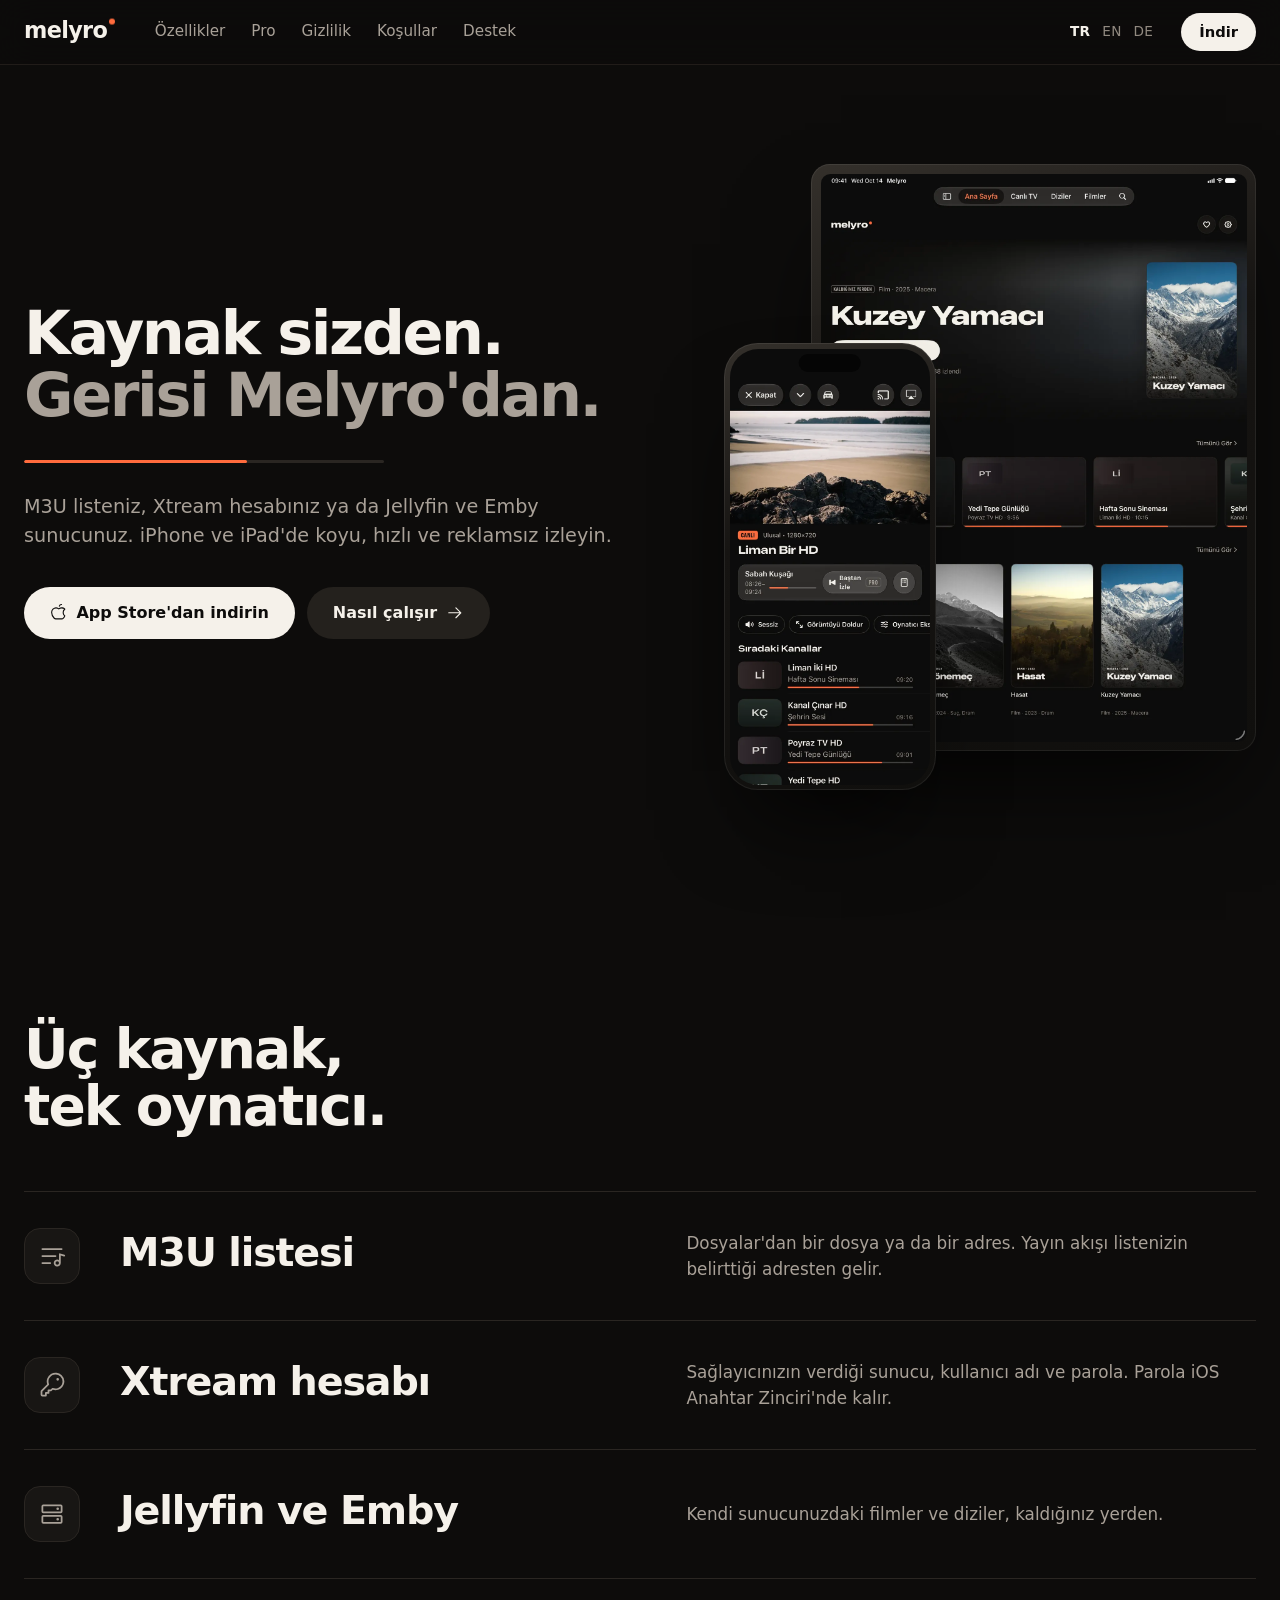
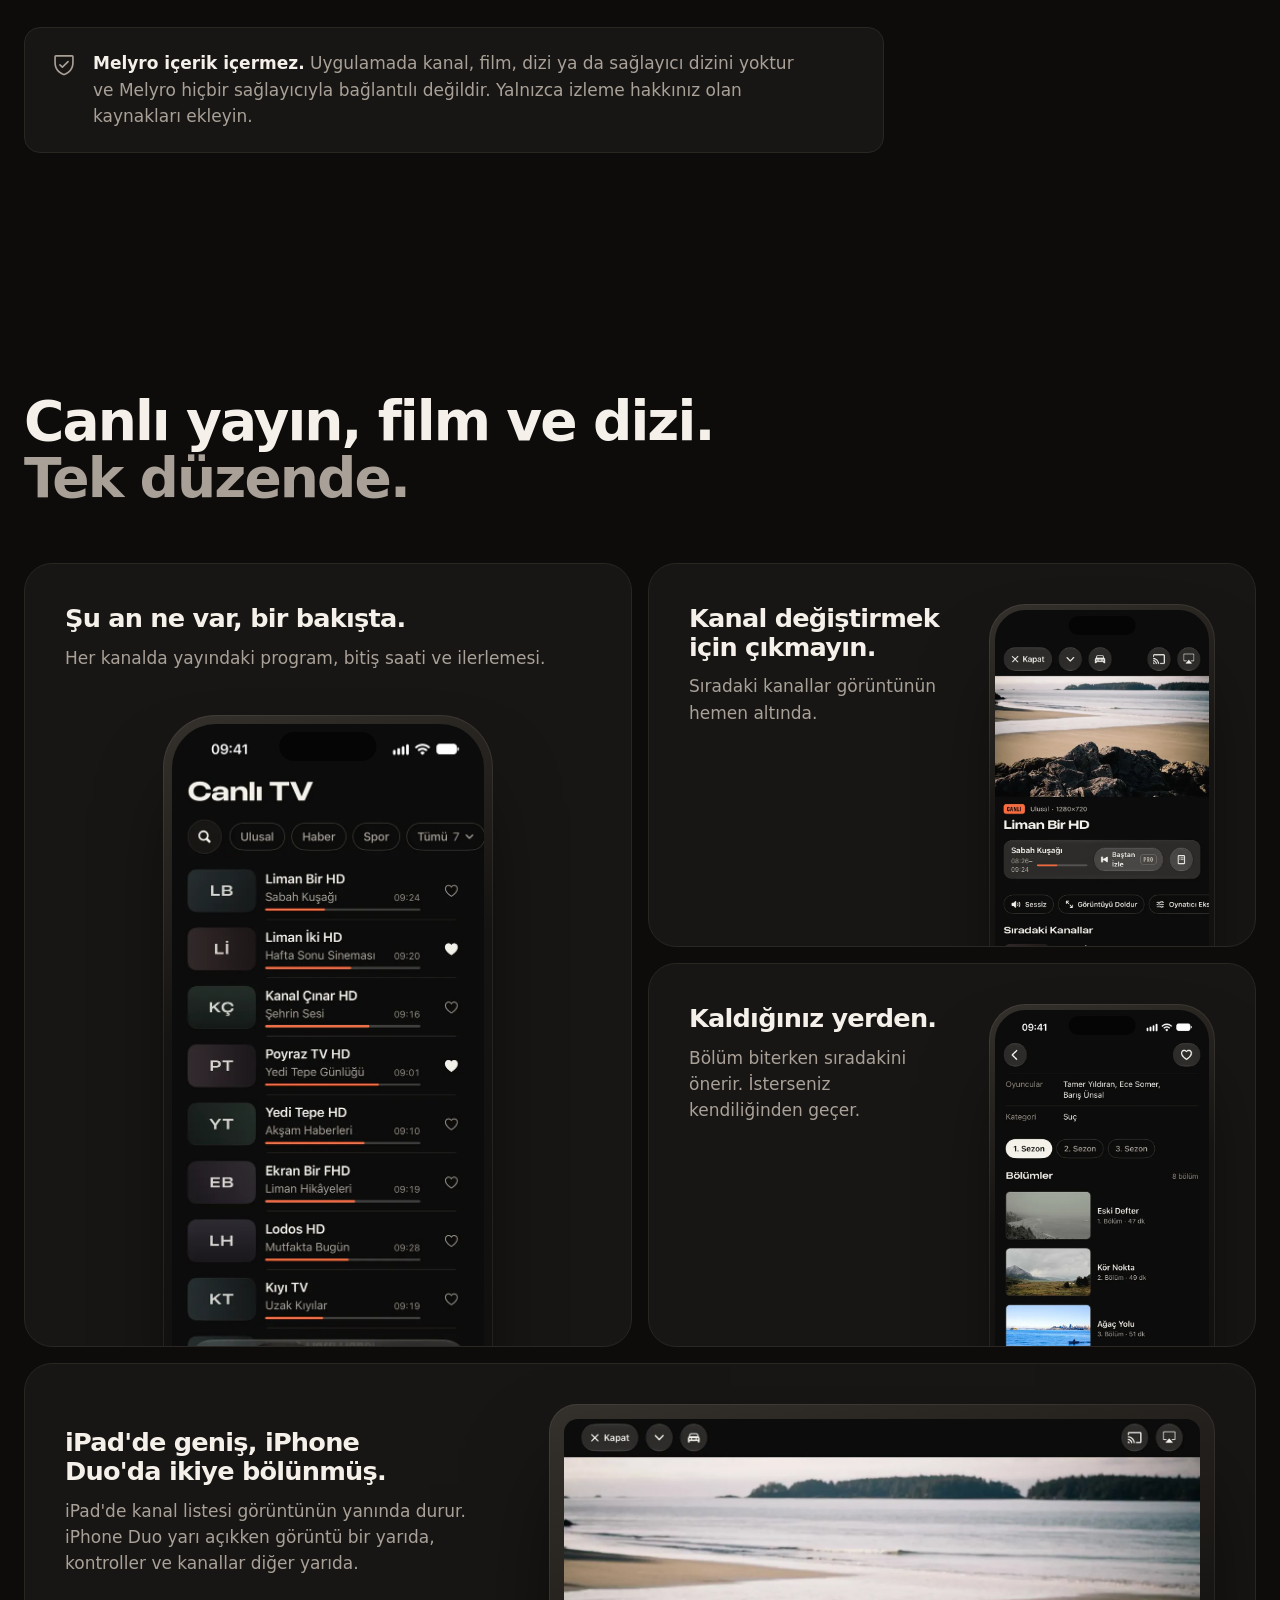
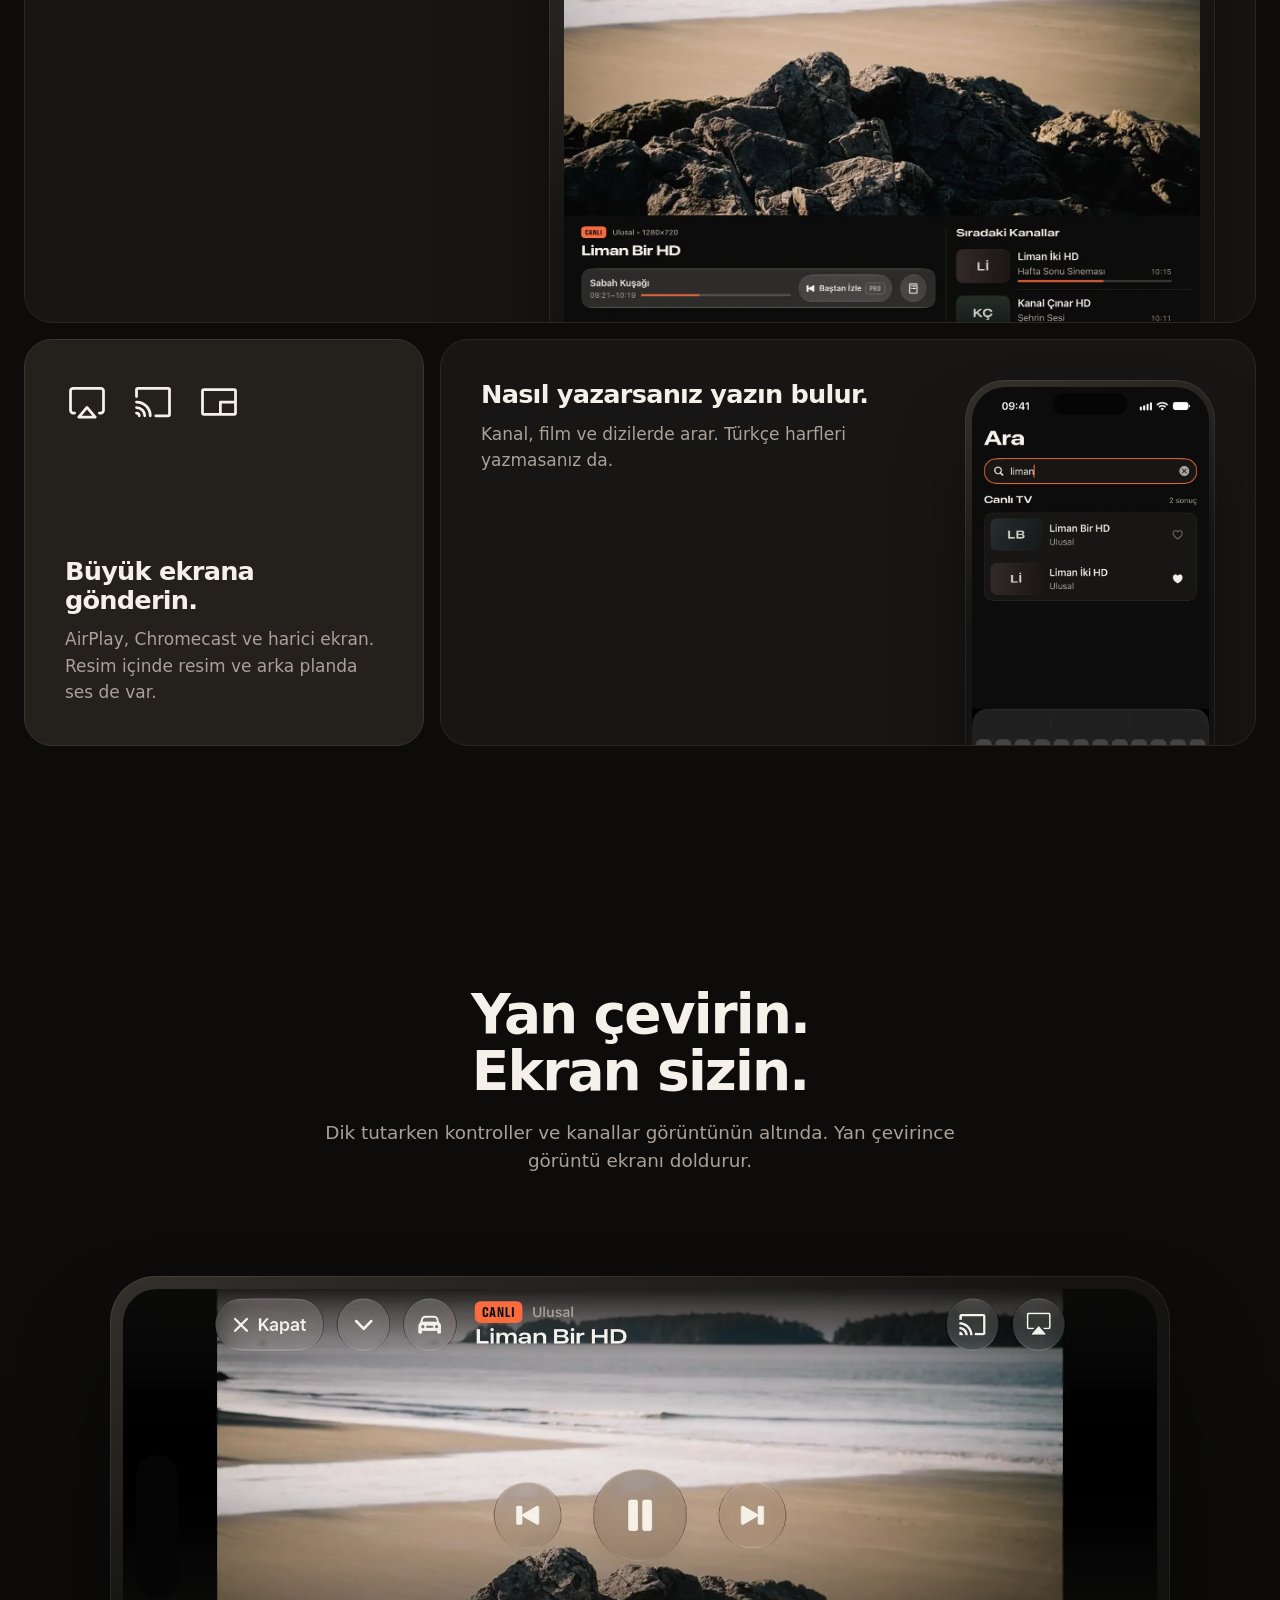
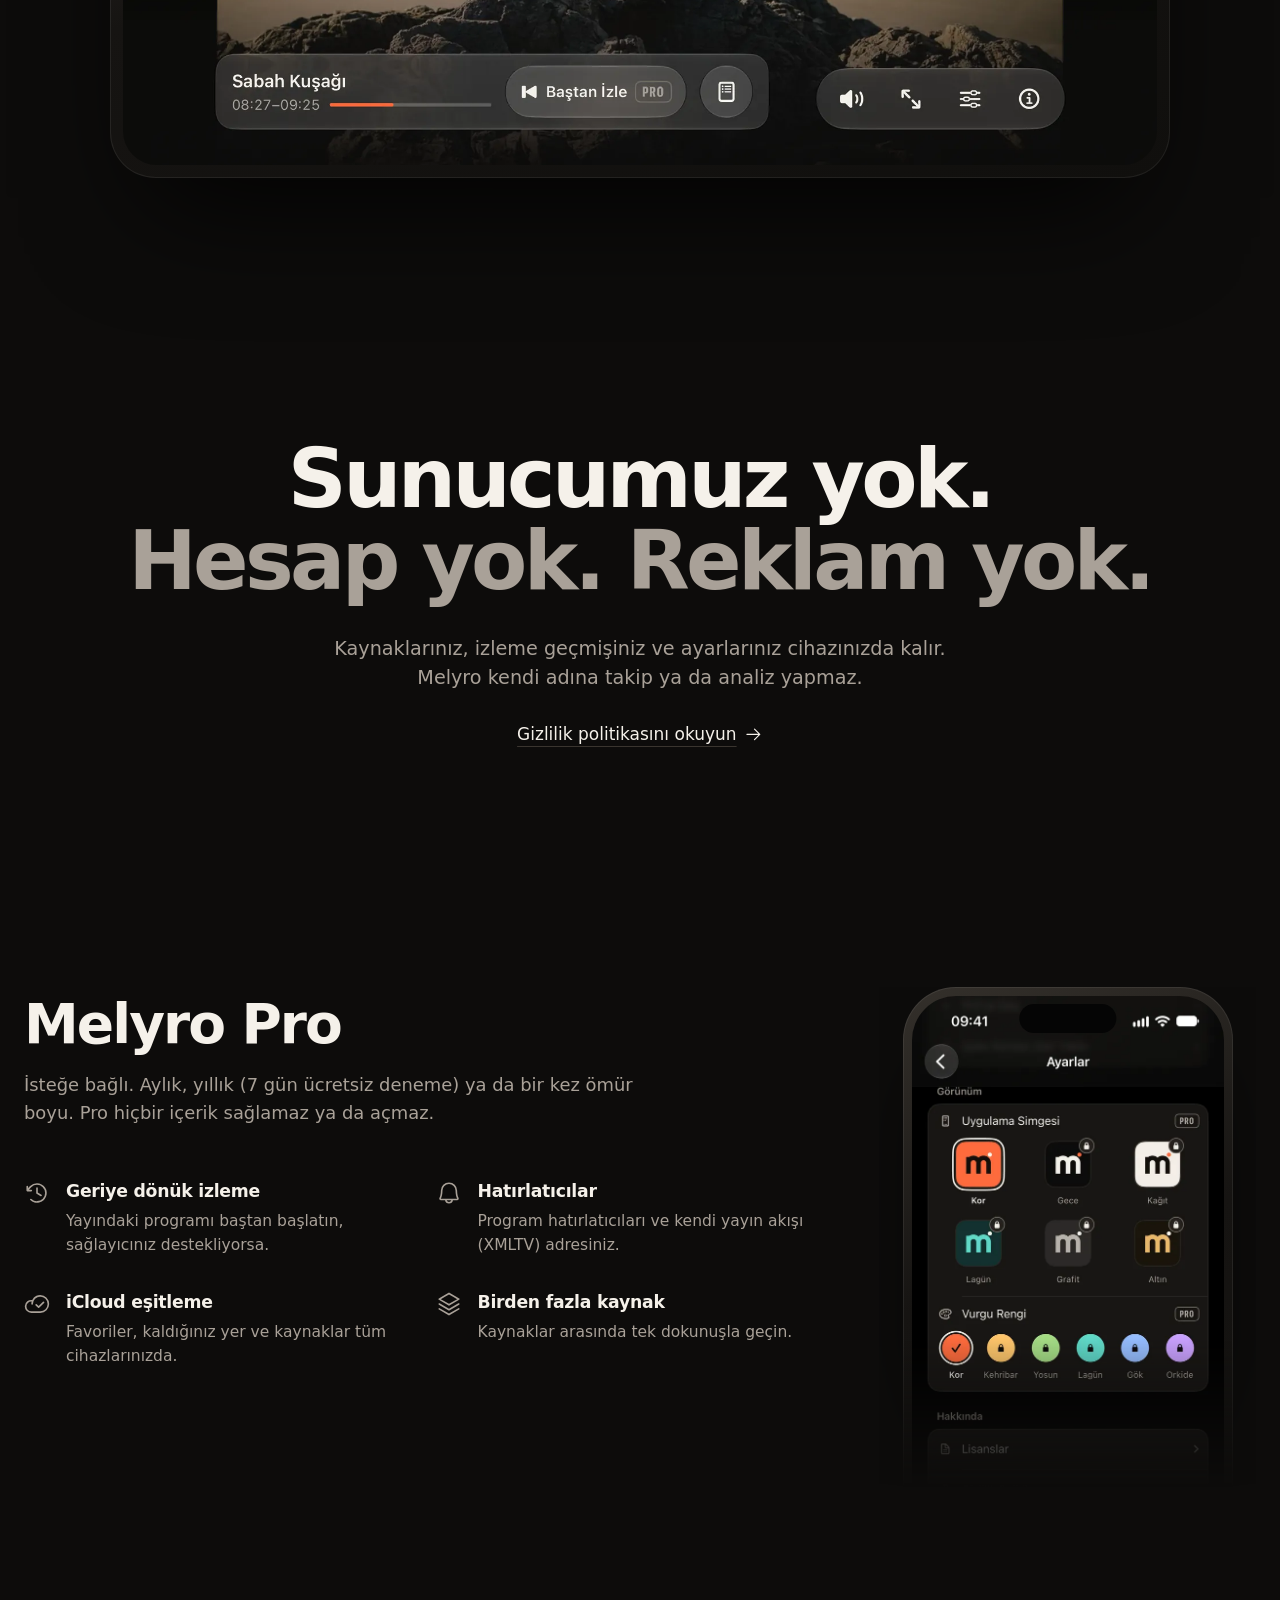
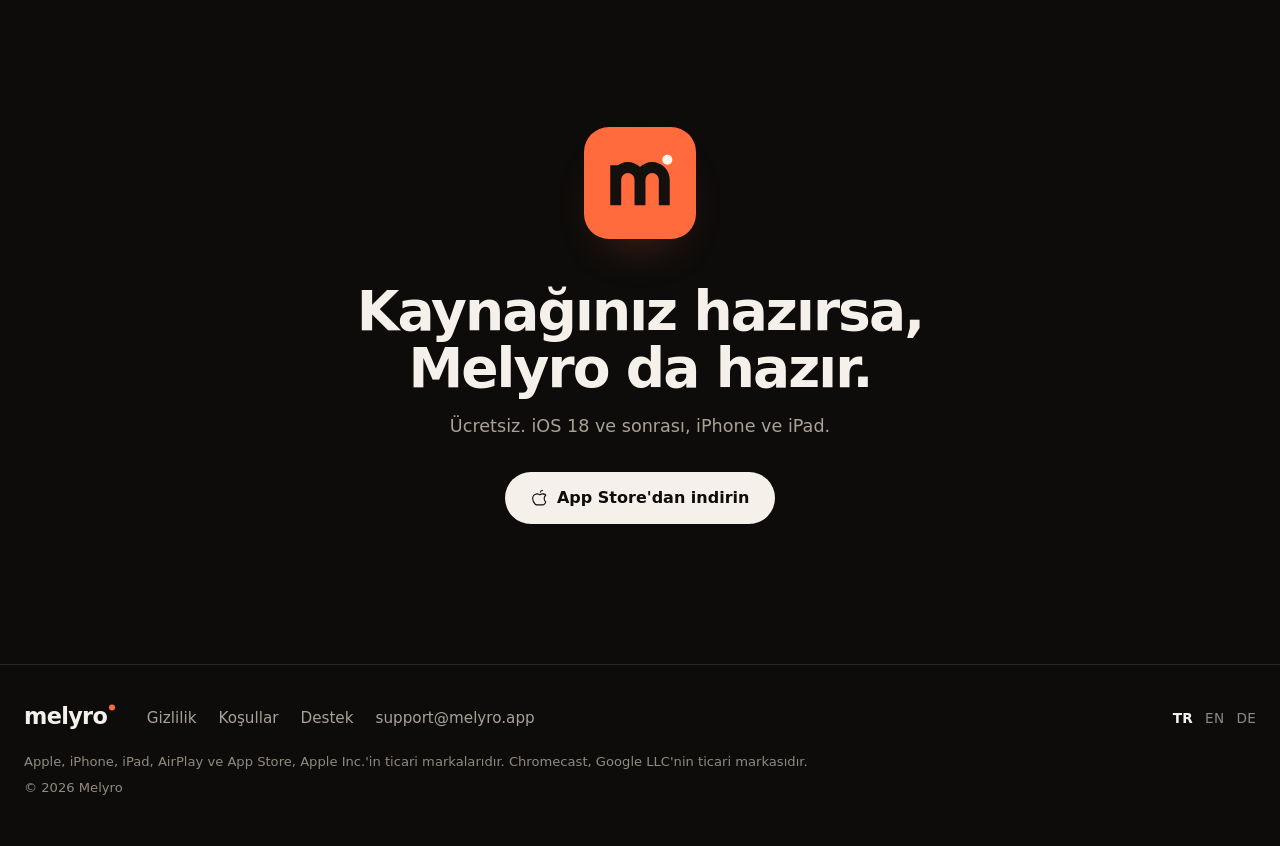
==== commit 53c90f06: "Terms of use (TR/EN/DE) and Terms links on all pages Co-Authored-By: Claude Opus 5.5 <noreply@anthro" ====
--- a/index.html
+++ b/index.html
@@ -34,6 +34,7 @@
       <a href="#ozellikler">Özellikler</a>
       <a href="#pro">Pro</a>
       <a href="privacy.html">Gizlilik</a>
+      <a href="terms.html">Koşullar</a>
       <a href="support.html#tr">Destek</a>
     </nav>
     <div class="langs" role="group" aria-label="Dil"><strong aria-current="page">TR</strong><a href="index-en.html" hreflang="en" lang="en">EN</a><a href="index-de.html" hreflang="de" lang="de">DE</a></div>
@@ -158,6 +159,7 @@
     <a class="brand" href="index.html" aria-label="Melyro"><span class="wm">melyro<span class="lamp" aria-hidden="true"></span></span></a>
     <nav aria-label="Melyro">
       <a href="privacy.html">Gizlilik</a>
+      <a href="terms.html">Koşullar</a>
       <a href="support.html#tr">Destek</a>
       <a href="mailto:support@melyro.app">support@melyro.app</a>
     </nav>
